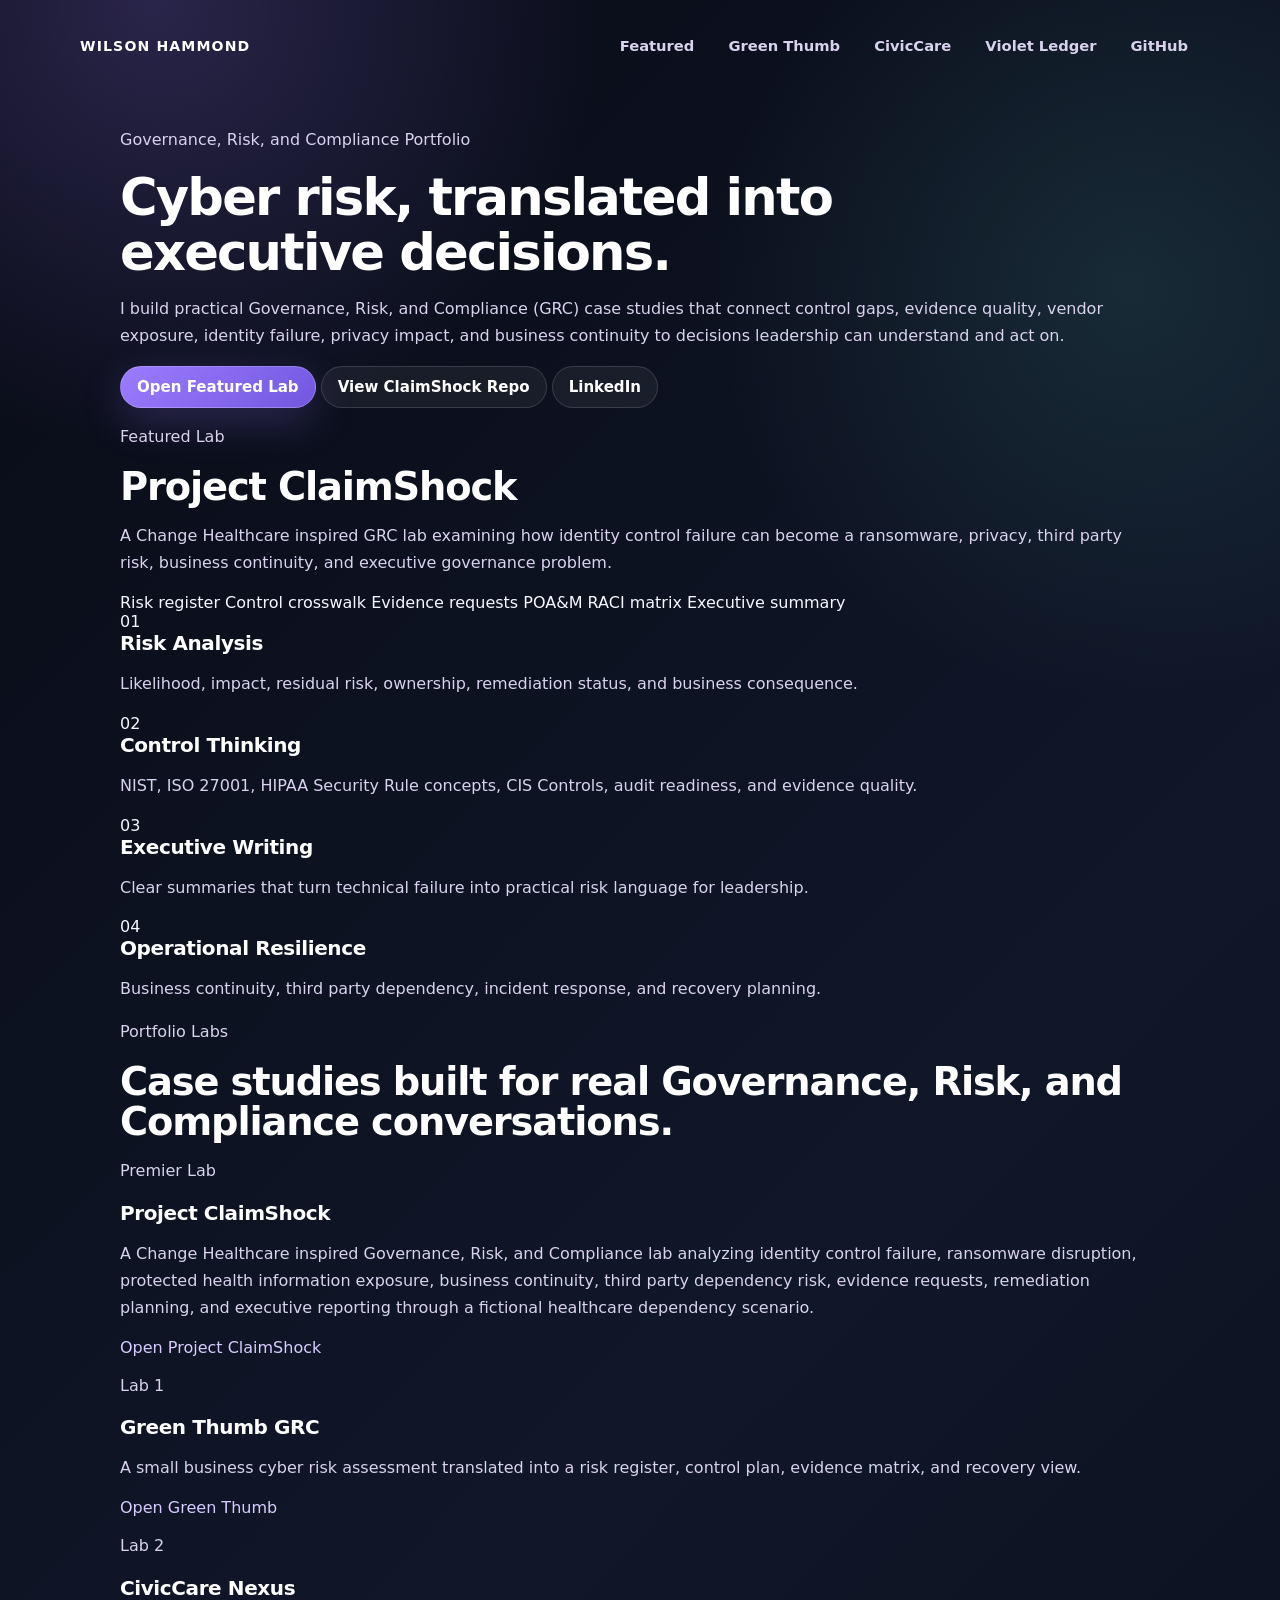
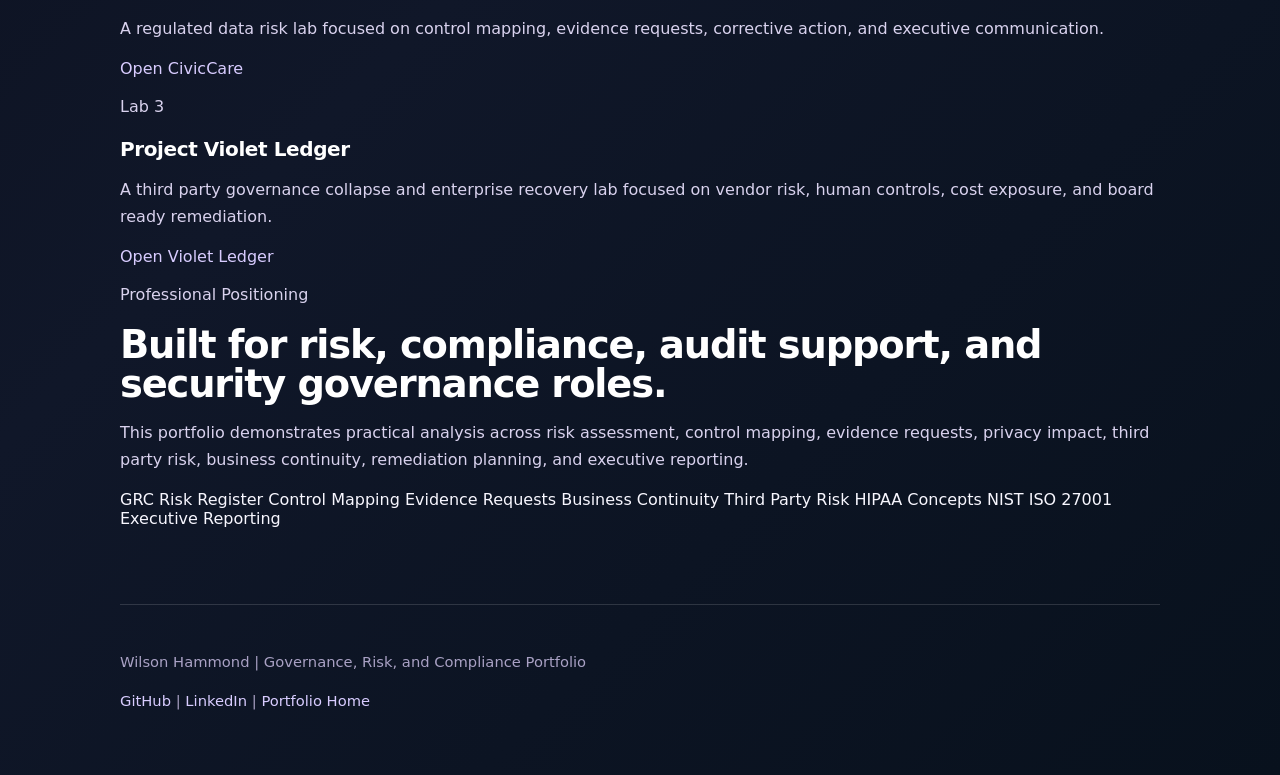
==== index.html @ e8f54222 "Rebuild apex portfolio homepage" ====
<!doctype html>
<html lang="en">
<head>
  <meta charset="utf-8">
  <meta name="viewport" content="width=device-width, initial-scale=1">
  <title>Wilson Hammond | Governance, Risk, and Compliance Portfolio</title>
  <link rel="stylesheet" href="styles.css?v=apex1">
</head>

<body>
  <header class="site-header">
    <nav class="nav-wrap">
      <a class="brand" href="index.html">Wilson Hammond</a>

      <div class="nav-links">
        <a class="active" href="project_claimshock.html">Featured</a>
        <a href="project_green_thumb.html">Green Thumb</a>
        <a href="project_civiccare.html">CivicCare</a>
        <a href="https://wilsonhammond.github.io/violet_ledger/">Violet Ledger</a>
        <a href="https://github.com/WilsonHammond" target="_blank">GitHub</a>
      </div>
    </nav>
  </header>

  <main>
    <section class="hero-section">
      <div class="hero-grid">
        <div class="hero-copy">
          <p class="kicker">Governance, Risk, and Compliance Portfolio</p>
          <h1>Cyber risk, translated into executive decisions.</h1>
          <p class="lead">
            I build practical Governance, Risk, and Compliance (GRC) case studies that connect control gaps, evidence quality, vendor exposure, identity failure, privacy impact, and business continuity to decisions leadership can understand and act on.
          </p>

          <div class="action-row">
            <a class="button primary" href="project_claimshock.html">Open Featured Lab</a>
            <a class="button secondary" href="https://github.com/WilsonHammond/claimshock-apex-grc-lab" target="_blank">View ClaimShock Repo</a>
            <a class="button secondary" href="https://www.linkedin.com/in/wilson-hammond-b14966373" target="_blank">LinkedIn</a>
          </div>
        </div>

        <aside class="hero-panel">
          <p class="panel-label">Featured Lab</p>
          <h2>Project ClaimShock</h2>
          <p>
            A Change Healthcare inspired GRC lab examining how identity control failure can become a ransomware, privacy, third party risk, business continuity, and executive governance problem.
          </p>

          <div class="mini-list">
            <span>Risk register</span>
            <span>Control crosswalk</span>
            <span>Evidence requests</span>
            <span>POA&amp;M</span>
            <span>RACI matrix</span>
            <span>Executive summary</span>
          </div>
        </aside>
      </div>
    </section>

    <section class="signal-row" aria-label="Portfolio strengths">
      <article>
        <span>01</span>
        <h3>Risk Analysis</h3>
        <p>Likelihood, impact, residual risk, ownership, remediation status, and business consequence.</p>
      </article>

      <article>
        <span>02</span>
        <h3>Control Thinking</h3>
        <p>NIST, ISO 27001, HIPAA Security Rule concepts, CIS Controls, audit readiness, and evidence quality.</p>
      </article>

      <article>
        <span>03</span>
        <h3>Executive Writing</h3>
        <p>Clear summaries that turn technical failure into practical risk language for leadership.</p>
      </article>

      <article>
        <span>04</span>
        <h3>Operational Resilience</h3>
        <p>Business continuity, third party dependency, incident response, and recovery planning.</p>
      </article>
    </section>

    <section class="section-head">
      <p class="kicker">Portfolio Labs</p>
      <h2>Case studies built for real Governance, Risk, and Compliance conversations.</h2>
    </section>

    <section class="project-grid">
      <article class="project-card featured-card">
        <p class="kicker">Premier Lab</p>
        <h3>Project ClaimShock</h3>
        <p>
          A Change Healthcare inspired Governance, Risk, and Compliance lab analyzing identity control failure, ransomware disruption, protected health information exposure, business continuity, third party dependency risk, evidence requests, remediation planning, and executive reporting through a fictional healthcare dependency scenario.
        </p>
        <a href="project_claimshock.html">Open Project ClaimShock</a>
      </article>

      <article class="project-card">
        <p class="kicker">Lab 1</p>
        <h3>Green Thumb GRC</h3>
        <p>
          A small business cyber risk assessment translated into a risk register, control plan, evidence matrix, and recovery view.
        </p>
        <a href="project_green_thumb.html">Open Green Thumb</a>
      </article>

      <article class="project-card">
        <p class="kicker">Lab 2</p>
        <h3>CivicCare Nexus</h3>
        <p>
          A regulated data risk lab focused on control mapping, evidence requests, corrective action, and executive communication.
        </p>
        <a href="project_civiccare.html">Open CivicCare</a>
      </article>

      <article class="project-card">
        <p class="kicker">Lab 3</p>
        <h3>Project Violet Ledger</h3>
        <p>
          A third party governance collapse and enterprise recovery lab focused on vendor risk, human controls, cost exposure, and board ready remediation.
        </p>
        <a href="https://wilsonhammond.github.io/violet_ledger/">Open Violet Ledger</a>
      </article>
    </section>

    <section class="positioning-panel">
      <div>
        <p class="kicker">Professional Positioning</p>
        <h2>Built for risk, compliance, audit support, and security governance roles.</h2>
      </div>

      <p>
        This portfolio demonstrates practical analysis across risk assessment, control mapping, evidence requests, privacy impact, third party risk, business continuity, remediation planning, and executive reporting.
      </p>

      <div class="tag-cloud">
        <span>GRC</span>
        <span>Risk Register</span>
        <span>Control Mapping</span>
        <span>Evidence Requests</span>
        <span>Business Continuity</span>
        <span>Third Party Risk</span>
        <span>HIPAA Concepts</span>
        <span>NIST</span>
        <span>ISO 27001</span>
        <span>Executive Reporting</span>
      </div>
    </section>
  </main>

  <footer class="footer">
    <p>Wilson Hammond | Governance, Risk, and Compliance Portfolio</p>
    <p>
      <a href="https://github.com/WilsonHammond" target="_blank">GitHub</a>
      <span>|</span>
      <a href="https://www.linkedin.com/in/wilson-hammond-b14966373" target="_blank">LinkedIn</a>
      <span>|</span>
      <a href="https://wilsonhammond.github.io/">Portfolio Home</a>
    </p>
  </footer>
</body>
</html>
---- styles.css ----
* {
  box-sizing: border-box;
}

:root {
  --bg: #090b16;
  --bg2: #101729;
  --ink: #f8f7ff;
  --muted: #d9d2ee;
  --dim: #a9a1c4;
  --panel: rgba(255, 255, 255, 0.075);
  --panelStrong: rgba(255, 255, 255, 0.11);
  --line: rgba(255, 255, 255, 0.14);
  --violet: #9b7cff;
  --violet2: #7257df;
  --cyan: #66e7d1;
  --shadow: 0 20px 60px rgba(0, 0, 0, 0.28);
}

html {
  scroll-behavior: smooth;
}

body {
  margin: 0;
  font-family: Inter, ui-sans-serif, system-ui, Segoe UI, Arial, sans-serif;
  background:
    radial-gradient(circle at 12% 0%, rgba(155, 124, 255, 0.22), transparent 28rem),
    radial-gradient(circle at 88% 12%, rgba(102, 231, 209, 0.11), transparent 26rem),
    linear-gradient(135deg, #090b16 0%, #101729 56%, #08111d 100%);
  color: var(--ink);
}

a {
  color: #d8ccff;
  text-decoration: none;
}

a:hover {
  color: white;
}

.top_nav,
nav {
  width: min(1120px, 92vw);
  margin: 0 auto;
  padding: 28px 0;
  display: flex;
  align-items: center;
  justify-content: space-between;
  gap: 18px;
}

.brand,
.logo {
  color: white;
  font-weight: 850;
  letter-spacing: 0.08em;
  text-transform: uppercase;
  font-size: 0.88rem;
}

.nav_links,
nav div {
  display: flex;
  flex-wrap: wrap;
  gap: 10px;
  align-items: center;
  justify-content: flex-end;
}

.nav_links a,
nav div a {
  color: var(--muted);
  font-weight: 700;
  font-size: 0.92rem;
  padding: 8px 11px;
  border-radius: 999px;
  border: 1px solid transparent;
}

.nav_links a:hover,
.nav_links a.active,
nav div a:hover {
  color: white;
  background: rgba(255, 255, 255, 0.07);
  border-color: var(--line);
}

.site_hero,
.hero {
  min-height: auto;
  padding-bottom: 34px;
  position: relative;
  overflow: hidden;
}

.hero_text,
.heroText {
  width: min(1040px, 90vw);
  margin: 0 auto;
  padding: 48px 0 34px;
}

.eyebrow {
  margin: 0 0 12px;
  color: #cbbcff;
  font-size: 0.72rem;
  letter-spacing: 0.16em;
  text-transform: uppercase;
  font-weight: 850;
}

h1 {
  max-width: 760px;
  margin: 0;
  color: white;
  font-size: clamp(2.4rem, 4vw, 3.85rem);
  line-height: 1.08;
  letter-spacing: -0.035em;
}

h2 {
  margin: 0 0 16px;
  color: white;
  font-size: clamp(1.75rem, 3vw, 2.75rem);
  line-height: 1.04;
  letter-spacing: -0.03em;
}

h3 {
  margin: 0 0 12px;
  color: white;
  font-size: 1.25rem;
  letter-spacing: -0.02em;
}

p,
li {
  color: var(--muted);
  font-size: 1rem;
  line-height: 1.68;
}

.hero_copy,
.hero_text > p:not(.eyebrow),
.heroText > p:not(.eyebrow) {
  max-width: 860px;
  font-size: 1.02rem;
  line-height: 1.62;
  color: #ebe6ff;
}

.button_row,
.heroActions,
.actionRow {
  display: flex;
  flex-wrap: wrap;
  gap: 12px;
  margin-top: 22px;
}

.button,
.card a {
  display: inline-flex;
  align-items: center;
  justify-content: center;
  min-height: 42px;
  padding: 10px 16px;
  border-radius: 999px;
  border: 1px solid var(--line);
  font-weight: 800;
  font-size: 0.94rem;
  background: rgba(255, 255, 255, 0.055);
  color: white;
}

.button:hover,
.card a:hover {
  background: rgba(255, 255, 255, 0.105);
  border-color: rgba(255, 255, 255, 0.28);
}

.button.primary,
.card.featured a {
  background: linear-gradient(135deg, var(--violet), var(--violet2));
  color: white;
  border-color: rgba(255, 255, 255, 0.22);
  box-shadow: 0 14px 42px rgba(155, 124, 255, 0.22);
}

main {
  width: min(1040px, 90vw);
  margin: 0 auto;
  padding: 20px 0 76px;
}

.proof_grid {
  display: grid;
  grid-template-columns: repeat(4, minmax(0, 1fr));
  gap: 14px;
  margin: 0 0 46px;
}

.proof_grid div {
  padding: 18px;
  border: 1px solid var(--line);
  border-radius: 20px;
  background: var(--panel);
  box-shadow: 0 14px 38px rgba(0, 0, 0, 0.18);
}

.proof_grid strong {
  display: block;
  color: white;
  font-size: 1.12rem;
  line-height: 1.15;
  margin-bottom: 6px;
  font-weight: 850;
}

.proof_grid span {
  display: block;
  color: var(--dim);
  font-size: 0.9rem;
  line-height: 1.45;
}

.section_heading {
  display: flex;
  align-items: end;
  justify-content: space-between;
  gap: 22px;
  margin: 34px 0 20px;
}

.section_heading h2 {
  margin: 0;
}

.section_heading p {
  max-width: 520px;
  margin: 0;
  color: var(--dim);
}

.grid {
  display: grid;
  grid-template-columns: repeat(3, minmax(0, 1fr));
  gap: 16px;
}

.card {
  padding: 24px;
  border: 1px solid var(--line);
  border-radius: 24px;
  background: linear-gradient(180deg, var(--panelStrong), rgba(255, 255, 255, 0.045));
  box-shadow: var(--shadow);
  min-height: 230px;
  display: flex;
  flex-direction: column;
  align-items: flex-start;
}

.card p:last-of-type {
  margin-bottom: 22px;
}

.card a {
  margin-top: auto;
}

.card.featured {
  grid-column: span 2;
  background:
    radial-gradient(circle at top left, rgba(155, 124, 255, 0.24), transparent 16rem),
    linear-gradient(180deg, rgba(255, 255, 255, 0.125), rgba(255, 255, 255, 0.05));
  border-color: rgba(203, 188, 255, 0.30);
}

.card.featured h2 {
  font-size: clamp(2rem, 3.6vw, 3.25rem);
}

.feature_panel {
  margin-top: 28px;
  padding: 32px;
  border-radius: 26px;
  background: rgba(255, 255, 255, 0.055);
  border: 1px solid var(--line);
  box-shadow: var(--shadow);
}

.feature_panel p {
  max-width: 900px;
}

.chips {
  display: flex;
  flex-wrap: wrap;
  gap: 10px;
  margin-top: 20px;
}

.chips span {
  display: inline-flex;
  padding: 8px 11px;
  border-radius: 999px;
  color: #eee9ff;
  border: 1px solid rgba(203, 188, 255, 0.30);
  background: rgba(203, 188, 255, 0.10);
  font-weight: 750;
  font-size: 0.92rem;
}

footer {
  width: min(1040px, 90vw);
  margin: 0 auto;
  padding: 30px 0 46px;
  border-top: 1px solid var(--line);
}

footer p {
  color: var(--dim);
  font-size: 0.92rem;
}

@media (max-width: 900px) {
  .top_nav,
  nav {
    align-items: flex-start;
    flex-direction: column;
  }

  .grid,
  .proof_grid {
    grid-template-columns: 1fr;
  }

  .card.featured {
    grid-column: auto;
  }

  .hero_text,
  .heroText {
    padding-top: 36px;
  }

  h1 {
    font-size: clamp(2.15rem, 10vw, 3.35rem);
  }

  .section_heading {
    display: block;
  }

  .section_heading p {
    margin-top: 14px;
  }
}
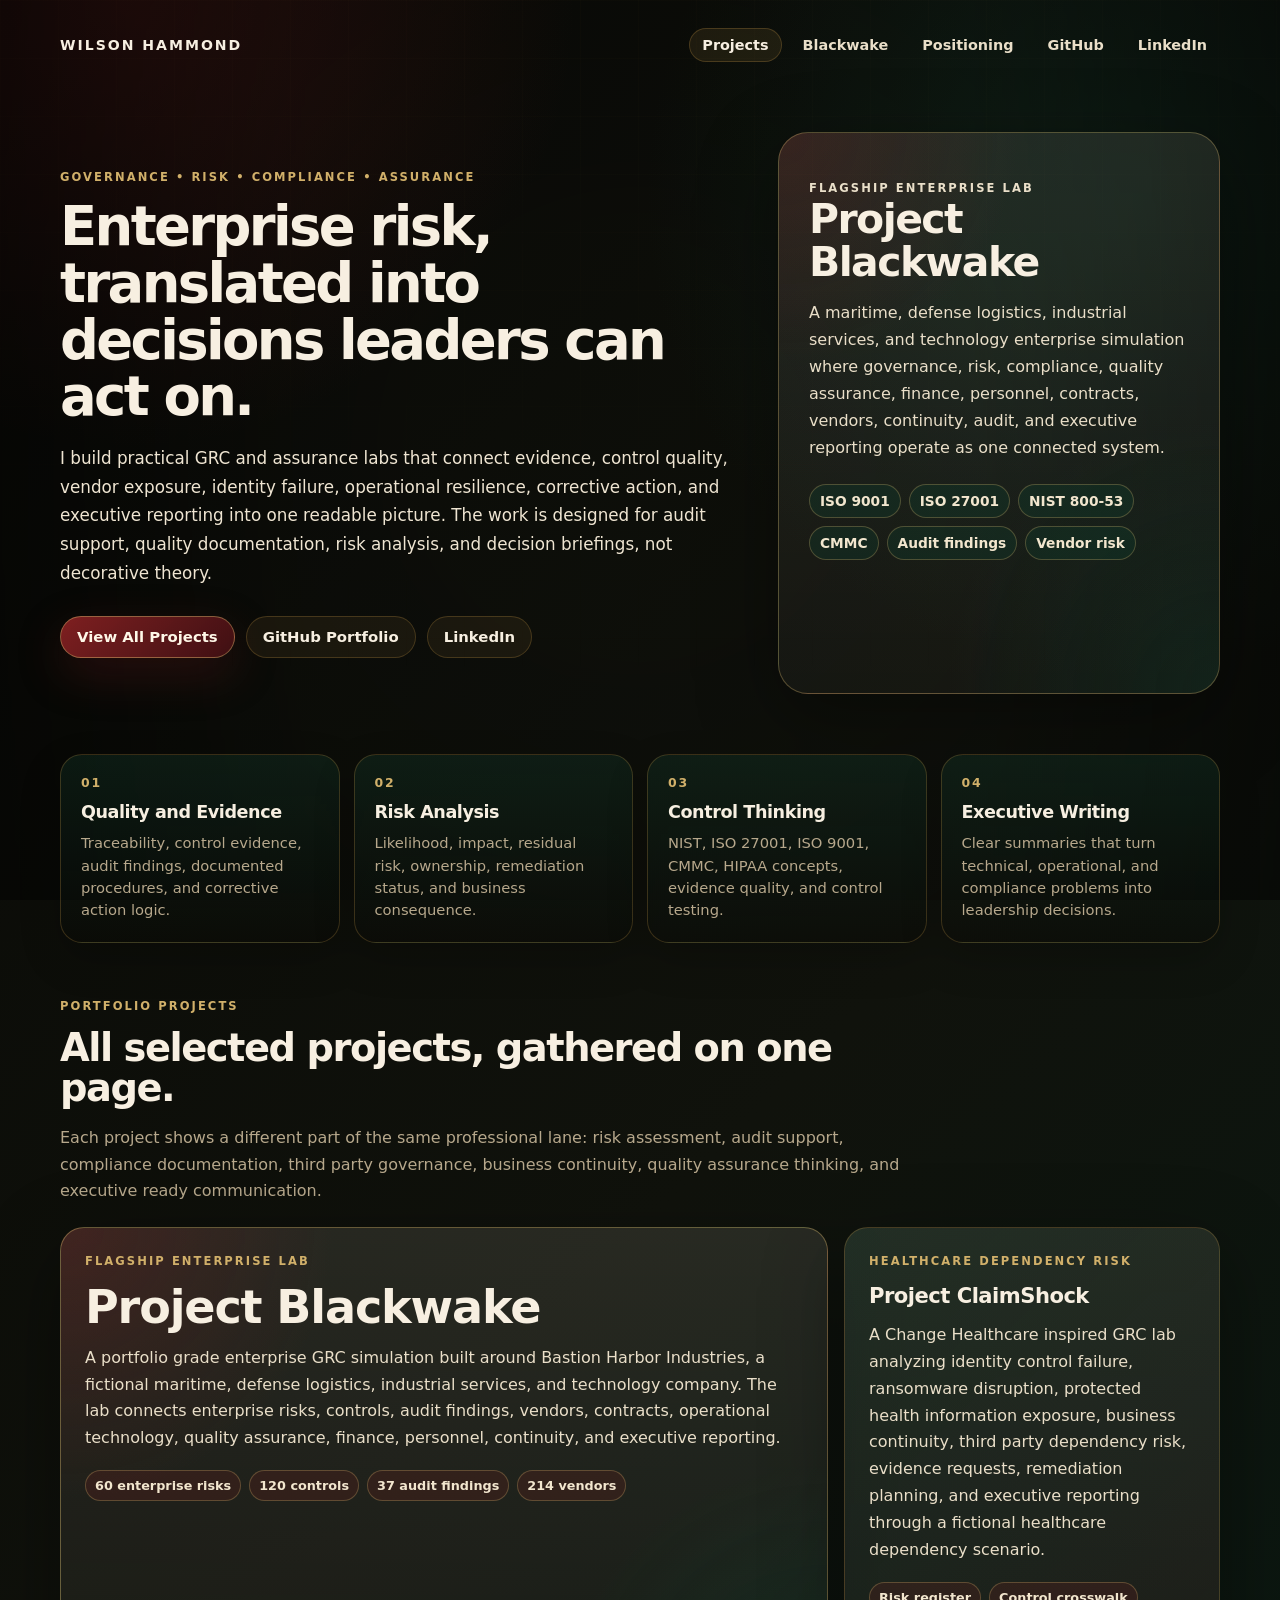
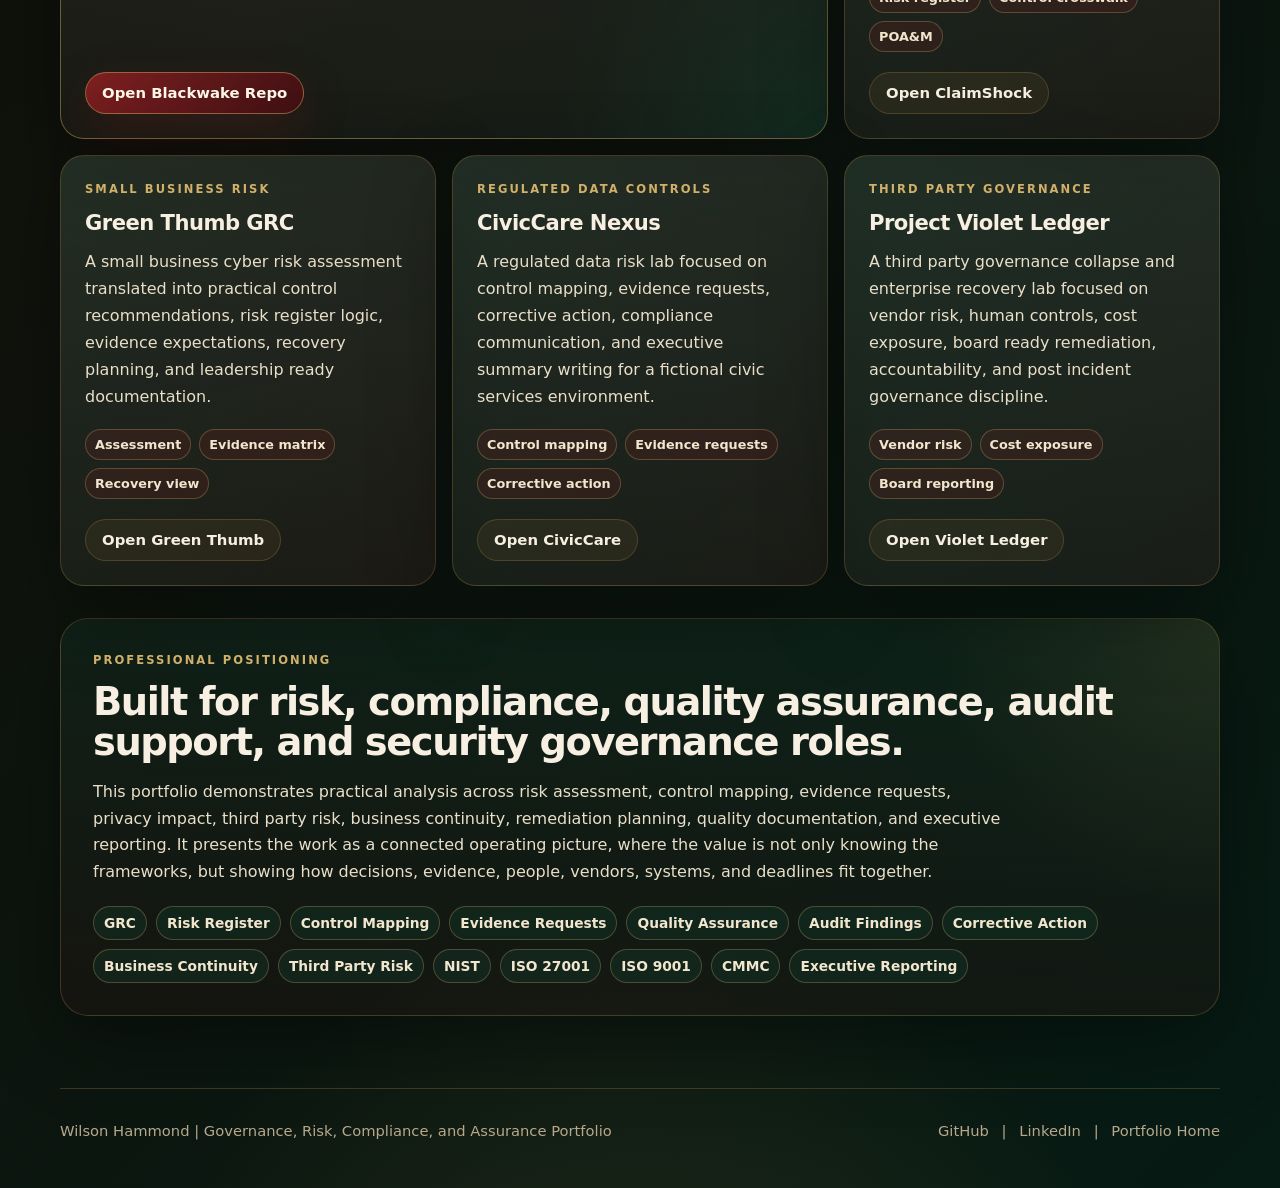
==== commit 21eb5970: "update Consolidate portfolio projects and update visual palette" ====
--- a/index.html
+++ b/index.html
@@ -3,8 +3,8 @@
 <head>
   <meta charset="utf-8">
   <meta name="viewport" content="width=device-width, initial-scale=1">
-  <title>Wilson Hammond | Governance, Risk, and Compliance Portfolio</title>
-  <link rel="stylesheet" href="styles.css?v=apex1">
+  <title>Wilson Hammond | Governance, Risk, Compliance, and Assurance Portfolio</title>
+  <link rel="stylesheet" href="styles.css?v=sovereign1">
 </head>
 
 <body>
@@ -13,11 +13,11 @@
       <a class="brand" href="index.html">Wilson Hammond</a>
 
       <div class="nav-links">
-        <a class="active" href="project_claimshock.html">Featured</a>
-        <a href="project_green_thumb.html">Green Thumb</a>
-        <a href="project_civiccare.html">CivicCare</a>
-        <a href="https://wilsonhammond.github.io/violet_ledger/">Violet Ledger</a>
+        <a class="active" href="#projects">Projects</a>
+        <a href="#blackwake">Blackwake</a>
+        <a href="#positioning">Positioning</a>
         <a href="https://github.com/WilsonHammond" target="_blank">GitHub</a>
+        <a href="https://www.linkedin.com/in/wilson-hammond-b14966373" target="_blank">LinkedIn</a>
       </div>
     </nav>
   </header>
@@ -26,33 +26,33 @@
     <section class="hero-section">
       <div class="hero-grid">
         <div class="hero-copy">
-          <p class="kicker">Governance, Risk, and Compliance Portfolio</p>
-          <h1>Cyber risk, translated into executive decisions.</h1>
+          <p class="kicker">Governance • Risk • Compliance • Assurance</p>
+          <h1>Enterprise risk, translated into decisions leaders can act on.</h1>
           <p class="lead">
-            I build practical Governance, Risk, and Compliance (GRC) case studies that connect control gaps, evidence quality, vendor exposure, identity failure, privacy impact, and business continuity to decisions leadership can understand and act on.
+            I build practical GRC and assurance labs that connect evidence, control quality, vendor exposure, identity failure, operational resilience, corrective action, and executive reporting into one readable picture. The work is designed for audit support, quality documentation, risk analysis, and decision briefings, not decorative theory.
           </p>
 
           <div class="action-row">
-            <a class="button primary" href="project_claimshock.html">Open Featured Lab</a>
-            <a class="button secondary" href="https://github.com/WilsonHammond/claimshock-apex-grc-lab" target="_blank">View ClaimShock Repo</a>
+            <a class="button primary" href="#projects">View All Projects</a>
+            <a class="button secondary" href="https://github.com/WilsonHammond" target="_blank">GitHub Portfolio</a>
             <a class="button secondary" href="https://www.linkedin.com/in/wilson-hammond-b14966373" target="_blank">LinkedIn</a>
           </div>
         </div>
 
-        <aside class="hero-panel">
-          <p class="panel-label">Featured Lab</p>
-          <h2>Project ClaimShock</h2>
+        <aside class="hero-panel" id="blackwake">
+          <p class="panel-label">Flagship Enterprise Lab</p>
+          <h2>Project Blackwake</h2>
           <p>
-            A Change Healthcare inspired GRC lab examining how identity control failure can become a ransomware, privacy, third party risk, business continuity, and executive governance problem.
+            A maritime, defense logistics, industrial services, and technology enterprise simulation where governance, risk, compliance, quality assurance, finance, personnel, contracts, vendors, continuity, audit, and executive reporting operate as one connected system.
           </p>
 
           <div class="mini-list">
-            <span>Risk register</span>
-            <span>Control crosswalk</span>
-            <span>Evidence requests</span>
-            <span>POA&amp;M</span>
-            <span>RACI matrix</span>
-            <span>Executive summary</span>
+            <span>ISO 9001</span>
+            <span>ISO 27001</span>
+            <span>NIST 800-53</span>
+            <span>CMMC</span>
+            <span>Audit findings</span>
+            <span>Vendor risk</span>
           </div>
         </aside>
       </div>
@@ -61,80 +61,118 @@
     <section class="signal-row" aria-label="Portfolio strengths">
       <article>
         <span>01</span>
+        <h3>Quality and Evidence</h3>
+        <p>Traceability, control evidence, audit findings, documented procedures, and corrective action logic.</p>
+      </article>
+
+      <article>
+        <span>02</span>
         <h3>Risk Analysis</h3>
         <p>Likelihood, impact, residual risk, ownership, remediation status, and business consequence.</p>
       </article>
 
       <article>
-        <span>02</span>
+        <span>03</span>
         <h3>Control Thinking</h3>
-        <p>NIST, ISO 27001, HIPAA Security Rule concepts, CIS Controls, audit readiness, and evidence quality.</p>
-      </article>
-
-      <article>
-        <span>03</span>
+        <p>NIST, ISO 27001, ISO 9001, CMMC, HIPAA concepts, evidence quality, and control testing.</p>
+      </article>
+
+      <article>
+        <span>04</span>
         <h3>Executive Writing</h3>
-        <p>Clear summaries that turn technical failure into practical risk language for leadership.</p>
-      </article>
-
-      <article>
-        <span>04</span>
-        <h3>Operational Resilience</h3>
-        <p>Business continuity, third party dependency, incident response, and recovery planning.</p>
-      </article>
-    </section>
-
-    <section class="section-head">
-      <p class="kicker">Portfolio Labs</p>
-      <h2>Case studies built for real Governance, Risk, and Compliance conversations.</h2>
+        <p>Clear summaries that turn technical, operational, and compliance problems into leadership decisions.</p>
+      </article>
+    </section>
+
+    <section class="section-head" id="projects">
+      <p class="kicker">Portfolio Projects</p>
+      <h2>All selected projects, gathered on one page.</h2>
+      <p>
+        Each project shows a different part of the same professional lane: risk assessment, audit support, compliance documentation, third party governance, business continuity, quality assurance thinking, and executive ready communication.
+      </p>
     </section>
 
     <section class="project-grid">
       <article class="project-card featured-card">
-        <p class="kicker">Premier Lab</p>
+        <p class="kicker">Flagship Enterprise Lab</p>
+        <h3>Project Blackwake</h3>
+        <p>
+          A portfolio grade enterprise GRC simulation built around Bastion Harbor Industries, a fictional maritime, defense logistics, industrial services, and technology company. The lab connects enterprise risks, controls, audit findings, vendors, contracts, operational technology, quality assurance, finance, personnel, continuity, and executive reporting.
+        </p>
+        <div class="project-meta">
+          <span>60 enterprise risks</span>
+          <span>120 controls</span>
+          <span>37 audit findings</span>
+          <span>214 vendors</span>
+        </div>
+        <a href="https://github.com/WilsonHammond/project_blackwake_grc_lab" target="_blank">Open Blackwake Repo</a>
+      </article>
+
+      <article class="project-card">
+        <p class="kicker">Healthcare Dependency Risk</p>
         <h3>Project ClaimShock</h3>
         <p>
-          A Change Healthcare inspired Governance, Risk, and Compliance lab analyzing identity control failure, ransomware disruption, protected health information exposure, business continuity, third party dependency risk, evidence requests, remediation planning, and executive reporting through a fictional healthcare dependency scenario.
-        </p>
-        <a href="project_claimshock.html">Open Project ClaimShock</a>
-      </article>
-
-      <article class="project-card">
-        <p class="kicker">Lab 1</p>
+          A Change Healthcare inspired GRC lab analyzing identity control failure, ransomware disruption, protected health information exposure, business continuity, third party dependency risk, evidence requests, remediation planning, and executive reporting through a fictional healthcare dependency scenario.
+        </p>
+        <div class="project-meta">
+          <span>Risk register</span>
+          <span>Control crosswalk</span>
+          <span>POA&amp;M</span>
+        </div>
+        <a href="project_claimshock.html">Open ClaimShock</a>
+      </article>
+
+      <article class="project-card">
+        <p class="kicker">Small Business Risk</p>
         <h3>Green Thumb GRC</h3>
         <p>
-          A small business cyber risk assessment translated into a risk register, control plan, evidence matrix, and recovery view.
-        </p>
+          A small business cyber risk assessment translated into practical control recommendations, risk register logic, evidence expectations, recovery planning, and leadership ready documentation.
+        </p>
+        <div class="project-meta">
+          <span>Assessment</span>
+          <span>Evidence matrix</span>
+          <span>Recovery view</span>
+        </div>
         <a href="project_green_thumb.html">Open Green Thumb</a>
       </article>
 
       <article class="project-card">
-        <p class="kicker">Lab 2</p>
+        <p class="kicker">Regulated Data Controls</p>
         <h3>CivicCare Nexus</h3>
         <p>
-          A regulated data risk lab focused on control mapping, evidence requests, corrective action, and executive communication.
-        </p>
+          A regulated data risk lab focused on control mapping, evidence requests, corrective action, compliance communication, and executive summary writing for a fictional civic services environment.
+        </p>
+        <div class="project-meta">
+          <span>Control mapping</span>
+          <span>Evidence requests</span>
+          <span>Corrective action</span>
+        </div>
         <a href="project_civiccare.html">Open CivicCare</a>
       </article>
 
       <article class="project-card">
-        <p class="kicker">Lab 3</p>
+        <p class="kicker">Third Party Governance</p>
         <h3>Project Violet Ledger</h3>
         <p>
-          A third party governance collapse and enterprise recovery lab focused on vendor risk, human controls, cost exposure, and board ready remediation.
-        </p>
+          A third party governance collapse and enterprise recovery lab focused on vendor risk, human controls, cost exposure, board ready remediation, accountability, and post incident governance discipline.
+        </p>
+        <div class="project-meta">
+          <span>Vendor risk</span>
+          <span>Cost exposure</span>
+          <span>Board reporting</span>
+        </div>
         <a href="https://wilsonhammond.github.io/violet_ledger/">Open Violet Ledger</a>
       </article>
     </section>
 
-    <section class="positioning-panel">
+    <section class="positioning-panel" id="positioning">
       <div>
         <p class="kicker">Professional Positioning</p>
-        <h2>Built for risk, compliance, audit support, and security governance roles.</h2>
+        <h2>Built for risk, compliance, quality assurance, audit support, and security governance roles.</h2>
       </div>
 
       <p>
-        This portfolio demonstrates practical analysis across risk assessment, control mapping, evidence requests, privacy impact, third party risk, business continuity, remediation planning, and executive reporting.
+        This portfolio demonstrates practical analysis across risk assessment, control mapping, evidence requests, privacy impact, third party risk, business continuity, remediation planning, quality documentation, and executive reporting. It presents the work as a connected operating picture, where the value is not only knowing the frameworks, but showing how decisions, evidence, people, vendors, systems, and deadlines fit together.
       </p>
 
       <div class="tag-cloud">
@@ -142,18 +180,22 @@
         <span>Risk Register</span>
         <span>Control Mapping</span>
         <span>Evidence Requests</span>
+        <span>Quality Assurance</span>
+        <span>Audit Findings</span>
+        <span>Corrective Action</span>
         <span>Business Continuity</span>
         <span>Third Party Risk</span>
-        <span>HIPAA Concepts</span>
         <span>NIST</span>
         <span>ISO 27001</span>
+        <span>ISO 9001</span>
+        <span>CMMC</span>
         <span>Executive Reporting</span>
       </div>
     </section>
   </main>
 
   <footer class="footer">
-    <p>Wilson Hammond | Governance, Risk, and Compliance Portfolio</p>
+    <p>Wilson Hammond | Governance, Risk, Compliance, and Assurance Portfolio</p>
     <p>
       <a href="https://github.com/WilsonHammond" target="_blank">GitHub</a>
       <span>|</span>
--- a/styles.css
+++ b/styles.css
@@ -3,18 +3,22 @@
 }
 
 :root {
-  --bg: #090b16;
-  --bg2: #101729;
-  --ink: #f8f7ff;
-  --muted: #d9d2ee;
-  --dim: #a9a1c4;
-  --panel: rgba(255, 255, 255, 0.075);
-  --panelStrong: rgba(255, 255, 255, 0.11);
-  --line: rgba(255, 255, 255, 0.14);
-  --violet: #9b7cff;
-  --violet2: #7257df;
-  --cyan: #66e7d1;
-  --shadow: 0 20px 60px rgba(0, 0, 0, 0.28);
+  --bg: #080805;
+  --bg-soft: #11130d;
+  --ink: #f7efe1;
+  --text: #eadfc9;
+  --muted: #b7a88c;
+  --line: rgba(184, 140, 67, 0.28);
+  --panel: rgba(18, 49, 36, 0.56);
+  --panel-strong: rgba(88, 28, 27, 0.42);
+  --forest: #133d2d;
+  --forest-dark: #061f17;
+  --scarlet: #7e1f20;
+  --scarlet-dark: #3f1013;
+  --brass: #b28a43;
+  --brass-soft: #d1b06a;
+  --gold-dim: #8d6f35;
+  --shadow: 0 24px 80px rgba(0, 0, 0, 0.36);
 }
 
 html {
@@ -24,144 +28,176 @@
 body {
   margin: 0;
   font-family: Inter, ui-sans-serif, system-ui, Segoe UI, Arial, sans-serif;
-  background:
-    radial-gradient(circle at 12% 0%, rgba(155, 124, 255, 0.22), transparent 28rem),
-    radial-gradient(circle at 88% 12%, rgba(102, 231, 209, 0.11), transparent 26rem),
-    linear-gradient(135deg, #090b16 0%, #101729 56%, #08111d 100%);
-  color: var(--ink);
+  color: var(--ink);
+  background:
+    radial-gradient(circle at 10% 0%, rgba(126, 31, 32, 0.28), transparent 28rem),
+    radial-gradient(circle at 88% 7%, rgba(19, 61, 45, 0.42), transparent 30rem),
+    radial-gradient(circle at 50% 110%, rgba(178, 138, 67, 0.16), transparent 34rem),
+    linear-gradient(135deg, #080805 0%, #10120c 46%, #061b14 100%);
+}
+
+body::before {
+  content: "";
+  position: fixed;
+  inset: 0;
+  pointer-events: none;
+  background-image:
+    linear-gradient(rgba(209, 176, 106, 0.035) 1px, transparent 1px),
+    linear-gradient(90deg, rgba(209, 176, 106, 0.035) 1px, transparent 1px);
+  background-size: 58px 58px;
+  mask-image: linear-gradient(to bottom, rgba(0, 0, 0, 0.58), transparent 82%);
+}
+
+body::after {
+  content: "";
+  position: fixed;
+  inset: 0;
+  pointer-events: none;
+  background:
+    linear-gradient(90deg, rgba(0, 0, 0, 0.32), transparent 24%, transparent 76%, rgba(0, 0, 0, 0.32)),
+    radial-gradient(circle at center, transparent 0%, rgba(0, 0, 0, 0.24) 100%);
+  mix-blend-mode: multiply;
 }
 
 a {
-  color: #d8ccff;
+  color: inherit;
   text-decoration: none;
 }
 
-a:hover {
-  color: white;
-}
-
-.top_nav,
-nav {
-  width: min(1120px, 92vw);
+.site-header {
+  position: relative;
+  z-index: 5;
+}
+
+.nav-wrap {
+  width: min(1160px, 92vw);
   margin: 0 auto;
-  padding: 28px 0;
+  padding: 28px 0 20px;
   display: flex;
   align-items: center;
   justify-content: space-between;
-  gap: 18px;
-}
-
-.brand,
-.logo {
-  color: white;
+  gap: 22px;
+}
+
+.brand {
+  color: var(--ink);
+  font-size: 0.88rem;
   font-weight: 850;
-  letter-spacing: 0.08em;
+  letter-spacing: 0.14em;
   text-transform: uppercase;
-  font-size: 0.88rem;
-}
-
-.nav_links,
-nav div {
-  display: flex;
-  flex-wrap: wrap;
-  gap: 10px;
+}
+
+.nav-links {
+  display: flex;
   align-items: center;
   justify-content: flex-end;
-}
-
-.nav_links a,
-nav div a {
-  color: var(--muted);
-  font-weight: 700;
-  font-size: 0.92rem;
-  padding: 8px 11px;
+  gap: 8px;
+  flex-wrap: wrap;
+}
+
+.nav-links a {
+  color: var(--text);
+  font-size: 0.9rem;
+  font-weight: 740;
+  padding: 8px 12px;
   border-radius: 999px;
   border: 1px solid transparent;
 }
 
-.nav_links a:hover,
-.nav_links a.active,
-nav div a:hover {
-  color: white;
-  background: rgba(255, 255, 255, 0.07);
+.nav-links a:hover,
+.nav-links a.active {
+  color: var(--ink);
+  background: rgba(178, 138, 67, 0.12);
   border-color: var(--line);
 }
 
-.site_hero,
-.hero {
-  min-height: auto;
-  padding-bottom: 34px;
+main {
   position: relative;
-  overflow: hidden;
-}
-
-.hero_text,
-.heroText {
-  width: min(1040px, 90vw);
+  z-index: 1;
+  width: min(1160px, 92vw);
   margin: 0 auto;
-  padding: 48px 0 34px;
-}
-
-.eyebrow {
+  padding: 0 0 72px;
+}
+
+.hero-section {
+  padding: 50px 0 34px;
+}
+
+.hero-grid {
+  display: grid;
+  grid-template-columns: minmax(0, 1.28fr) minmax(320px, 0.82fr);
+  gap: 28px;
+  align-items: stretch;
+}
+
+.hero-copy {
+  padding: 36px 0;
+}
+
+.kicker {
   margin: 0 0 12px;
-  color: #cbbcff;
+  color: var(--brass-soft);
   font-size: 0.72rem;
-  letter-spacing: 0.16em;
+  font-weight: 850;
+  letter-spacing: 0.18em;
   text-transform: uppercase;
-  font-weight: 850;
+}
+
+h1,
+h2,
+h3,
+p {
+  overflow-wrap: break-word;
 }
 
 h1 {
-  max-width: 760px;
+  max-width: 820px;
   margin: 0;
-  color: white;
-  font-size: clamp(2.4rem, 4vw, 3.85rem);
-  line-height: 1.08;
-  letter-spacing: -0.035em;
+  color: var(--ink);
+  font-size: clamp(2.55rem, 4.25vw, 4.45rem);
+  line-height: 1.04;
+  letter-spacing: -0.048em;
 }
 
 h2 {
-  margin: 0 0 16px;
-  color: white;
-  font-size: clamp(1.75rem, 3vw, 2.75rem);
-  line-height: 1.04;
-  letter-spacing: -0.03em;
+  margin: 0;
+  color: var(--ink);
+  font-size: clamp(1.75rem, 3vw, 2.9rem);
+  line-height: 1.05;
+  letter-spacing: -0.038em;
 }
 
 h3 {
-  margin: 0 0 12px;
-  color: white;
-  font-size: 1.25rem;
-  letter-spacing: -0.02em;
-}
-
-p,
-li {
-  color: var(--muted);
+  margin: 0;
+  color: var(--ink);
+  font-size: 1.32rem;
+  line-height: 1.15;
+  letter-spacing: -0.025em;
+}
+
+p {
+  color: var(--text);
   font-size: 1rem;
   line-height: 1.68;
 }
 
-.hero_copy,
-.hero_text > p:not(.eyebrow),
-.heroText > p:not(.eyebrow) {
-  max-width: 860px;
-  font-size: 1.02rem;
-  line-height: 1.62;
-  color: #ebe6ff;
-}
-
-.button_row,
-.heroActions,
-.actionRow {
-  display: flex;
-  flex-wrap: wrap;
-  gap: 12px;
-  margin-top: 22px;
+.lead {
+  max-width: 840px;
+  margin: 18px 0 0;
+  color: #efe5d2;
+  font-size: 1.05rem;
+  line-height: 1.72;
+}
+
+.action-row {
+  display: flex;
+  flex-wrap: wrap;
+  gap: 11px;
+  margin-top: 28px;
 }
 
 .button,
-.card a {
+.project-card a {
   display: inline-flex;
   align-items: center;
   justify-content: center;
@@ -169,192 +205,261 @@
   padding: 10px 16px;
   border-radius: 999px;
   border: 1px solid var(--line);
-  font-weight: 800;
-  font-size: 0.94rem;
-  background: rgba(255, 255, 255, 0.055);
-  color: white;
+  background: rgba(178, 138, 67, 0.095);
+  color: var(--ink);
+  font-size: 0.93rem;
+  font-weight: 820;
+  transition: transform 160ms ease, background 160ms ease, border 160ms ease;
 }
 
 .button:hover,
-.card a:hover {
-  background: rgba(255, 255, 255, 0.105);
-  border-color: rgba(255, 255, 255, 0.28);
+.project-card a:hover {
+  transform: translateY(-2px);
+  background: rgba(178, 138, 67, 0.18);
+  border-color: rgba(209, 176, 106, 0.55);
 }
 
 .button.primary,
-.card.featured a {
-  background: linear-gradient(135deg, var(--violet), var(--violet2));
-  color: white;
-  border-color: rgba(255, 255, 255, 0.22);
-  box-shadow: 0 14px 42px rgba(155, 124, 255, 0.22);
-}
-
-main {
-  width: min(1040px, 90vw);
-  margin: 0 auto;
-  padding: 20px 0 76px;
-}
-
-.proof_grid {
+.featured-card a {
+  color: #fff8e8;
+  background:
+    linear-gradient(135deg, rgba(126, 31, 32, 0.96), rgba(63, 16, 19, 0.98)),
+    linear-gradient(135deg, var(--scarlet), var(--scarlet-dark));
+  border-color: rgba(209, 176, 106, 0.48);
+  box-shadow: 0 16px 46px rgba(126, 31, 32, 0.28);
+}
+
+.hero-panel {
+  padding: 30px;
+  border: 1px solid rgba(209, 176, 106, 0.34);
+  border-radius: 30px;
+  background:
+    radial-gradient(circle at top left, rgba(126, 31, 32, 0.24), transparent 15rem),
+    radial-gradient(circle at bottom right, rgba(19, 61, 45, 0.36), transparent 17rem),
+    linear-gradient(180deg, rgba(255, 248, 232, 0.09), rgba(255, 248, 232, 0.035));
+  box-shadow: var(--shadow);
+}
+
+.panel-label {
+  margin: 0 0 12px;
+  color: var(--brass-soft);
+  font-size: 0.72rem;
+  font-weight: 850;
+  letter-spacing: 0.18em;
+  text-transform: uppercase;
+}
+
+.hero-panel h2 {
+  font-size: clamp(1.9rem, 3.2vw, 3.05rem);
+}
+
+.hero-panel p {
+  margin: 16px 0 0;
+  color: var(--text);
+}
+
+.mini-list {
+  display: flex;
+  flex-wrap: wrap;
+  gap: 8px;
+  margin-top: 22px;
+}
+
+.mini-list span,
+.tag-cloud span,
+.project-meta span {
+  display: inline-flex;
+  padding: 8px 10px;
+  border-radius: 999px;
+  border: 1px solid rgba(209, 176, 106, 0.30);
+  background: rgba(19, 61, 45, 0.36);
+  color: #f2e6ce;
+  font-size: 0.86rem;
+  font-weight: 720;
+}
+
+.signal-row {
   display: grid;
   grid-template-columns: repeat(4, minmax(0, 1fr));
   gap: 14px;
-  margin: 0 0 46px;
-}
-
-.proof_grid div {
-  padding: 18px;
+  margin: 26px 0 54px;
+}
+
+.signal-row article {
+  padding: 20px;
   border: 1px solid var(--line);
-  border-radius: 20px;
-  background: var(--panel);
-  box-shadow: 0 14px 38px rgba(0, 0, 0, 0.18);
-}
-
-.proof_grid strong {
+  border-radius: 22px;
+  background:
+    linear-gradient(180deg, rgba(18, 49, 36, 0.44), rgba(8, 8, 5, 0.34));
+  box-shadow: 0 16px 42px rgba(0, 0, 0, 0.20);
+}
+
+.signal-row span {
   display: block;
-  color: white;
-  font-size: 1.12rem;
-  line-height: 1.15;
-  margin-bottom: 6px;
+  color: var(--brass-soft);
+  font-size: 0.78rem;
   font-weight: 850;
-}
-
-.proof_grid span {
-  display: block;
-  color: var(--dim);
-  font-size: 0.9rem;
-  line-height: 1.45;
-}
-
-.section_heading {
-  display: flex;
-  align-items: end;
-  justify-content: space-between;
-  gap: 22px;
-  margin: 34px 0 20px;
-}
-
-.section_heading h2 {
-  margin: 0;
-}
-
-.section_heading p {
-  max-width: 520px;
-  margin: 0;
-  color: var(--dim);
-}
-
-.grid {
+  letter-spacing: 0.14em;
+  margin-bottom: 12px;
+}
+
+.signal-row h3 {
+  font-size: 1.1rem;
+}
+
+.signal-row p {
+  margin: 10px 0 0;
+  color: var(--muted);
+  font-size: 0.92rem;
+  line-height: 1.52;
+}
+
+.section-head {
+  max-width: 880px;
+  margin: 0 0 22px;
+}
+
+.section-head h2 {
+  margin-top: 0;
+}
+
+.section-head p:not(.kicker) {
+  color: var(--muted);
+}
+
+.project-grid {
   display: grid;
   grid-template-columns: repeat(3, minmax(0, 1fr));
   gap: 16px;
 }
 
-.card {
+.project-card {
   padding: 24px;
   border: 1px solid var(--line);
   border-radius: 24px;
-  background: linear-gradient(180deg, var(--panelStrong), rgba(255, 255, 255, 0.045));
+  background:
+    linear-gradient(180deg, rgba(255, 248, 232, 0.075), rgba(255, 248, 232, 0.028)),
+    linear-gradient(135deg, rgba(19, 61, 45, 0.28), rgba(63, 16, 19, 0.18));
   box-shadow: var(--shadow);
-  min-height: 230px;
+  min-height: 292px;
   display: flex;
   flex-direction: column;
   align-items: flex-start;
 }
 
-.card p:last-of-type {
-  margin-bottom: 22px;
-}
-
-.card a {
+.project-card p:not(.kicker) {
+  color: var(--text);
+  margin: 14px 0 18px;
+}
+
+.project-card a {
   margin-top: auto;
 }
 
-.card.featured {
+.project-meta {
+  display: flex;
+  flex-wrap: wrap;
+  gap: 8px;
+  margin: 0 0 20px;
+}
+
+.project-meta span {
+  font-size: 0.8rem;
+  padding: 7px 9px;
+  background: rgba(126, 31, 32, 0.20);
+}
+
+.featured-card {
   grid-column: span 2;
   background:
-    radial-gradient(circle at top left, rgba(155, 124, 255, 0.24), transparent 16rem),
-    linear-gradient(180deg, rgba(255, 255, 255, 0.125), rgba(255, 255, 255, 0.05));
-  border-color: rgba(203, 188, 255, 0.30);
-}
-
-.card.featured h2 {
-  font-size: clamp(2rem, 3.6vw, 3.25rem);
-}
-
-.feature_panel {
-  margin-top: 28px;
+    radial-gradient(circle at top left, rgba(126, 31, 32, 0.31), transparent 17rem),
+    radial-gradient(circle at bottom right, rgba(19, 61, 45, 0.46), transparent 17rem),
+    linear-gradient(180deg, rgba(255, 248, 232, 0.10), rgba(255, 248, 232, 0.04));
+  border-color: rgba(209, 176, 106, 0.42);
+}
+
+.featured-card h3 {
+  font-size: clamp(1.9rem, 3.6vw, 3.18rem);
+  line-height: 1.02;
+}
+
+.positioning-panel {
+  margin-top: 32px;
   padding: 32px;
-  border-radius: 26px;
-  background: rgba(255, 255, 255, 0.055);
   border: 1px solid var(--line);
+  border-radius: 28px;
+  background:
+    radial-gradient(circle at top right, rgba(178, 138, 67, 0.13), transparent 18rem),
+    linear-gradient(180deg, rgba(18, 49, 36, 0.44), rgba(63, 16, 19, 0.18));
   box-shadow: var(--shadow);
 }
 
-.feature_panel p {
-  max-width: 900px;
-}
-
-.chips {
-  display: flex;
-  flex-wrap: wrap;
-  gap: 10px;
+.positioning-panel p {
+  max-width: 920px;
+}
+
+.tag-cloud {
+  display: flex;
+  flex-wrap: wrap;
+  gap: 9px;
   margin-top: 20px;
 }
 
-.chips span {
-  display: inline-flex;
-  padding: 8px 11px;
-  border-radius: 999px;
-  color: #eee9ff;
-  border: 1px solid rgba(203, 188, 255, 0.30);
-  background: rgba(203, 188, 255, 0.10);
-  font-weight: 750;
+.footer {
+  position: relative;
+  z-index: 1;
+  width: min(1160px, 92vw);
+  margin: 0 auto;
+  padding: 30px 0 44px;
+  border-top: 1px solid var(--line);
+  display: flex;
+  align-items: center;
+  justify-content: space-between;
+  gap: 18px;
+  flex-wrap: wrap;
+}
+
+.footer p {
+  margin: 0;
+  color: var(--muted);
   font-size: 0.92rem;
 }
 
-footer {
-  width: min(1040px, 90vw);
-  margin: 0 auto;
-  padding: 30px 0 46px;
-  border-top: 1px solid var(--line);
-}
-
-footer p {
-  color: var(--dim);
-  font-size: 0.92rem;
-}
-
-@media (max-width: 900px) {
-  .top_nav,
-  nav {
+.footer span {
+  color: var(--muted);
+  margin: 0 8px;
+}
+
+@media (max-width: 960px) {
+  .hero-grid,
+  .project-grid,
+  .signal-row {
+    grid-template-columns: 1fr;
+  }
+
+  .featured-card {
+    grid-column: auto;
+  }
+
+  .hero-section {
+    padding-top: 30px;
+  }
+
+  .hero-copy {
+    padding: 18px 0;
+  }
+
+  h1 {
+    font-size: clamp(2.25rem, 10vw, 3.45rem);
+  }
+
+  .nav-wrap {
     align-items: flex-start;
     flex-direction: column;
   }
 
-  .grid,
-  .proof_grid {
-    grid-template-columns: 1fr;
-  }
-
-  .card.featured {
-    grid-column: auto;
-  }
-
-  .hero_text,
-  .heroText {
-    padding-top: 36px;
-  }
-
-  h1 {
-    font-size: clamp(2.15rem, 10vw, 3.35rem);
-  }
-
-  .section_heading {
-    display: block;
-  }
-
-  .section_heading p {
-    margin-top: 14px;
-  }
-}
+  .footer {
+    align-items: flex-start;
+    flex-direction: column;
+  }
+}
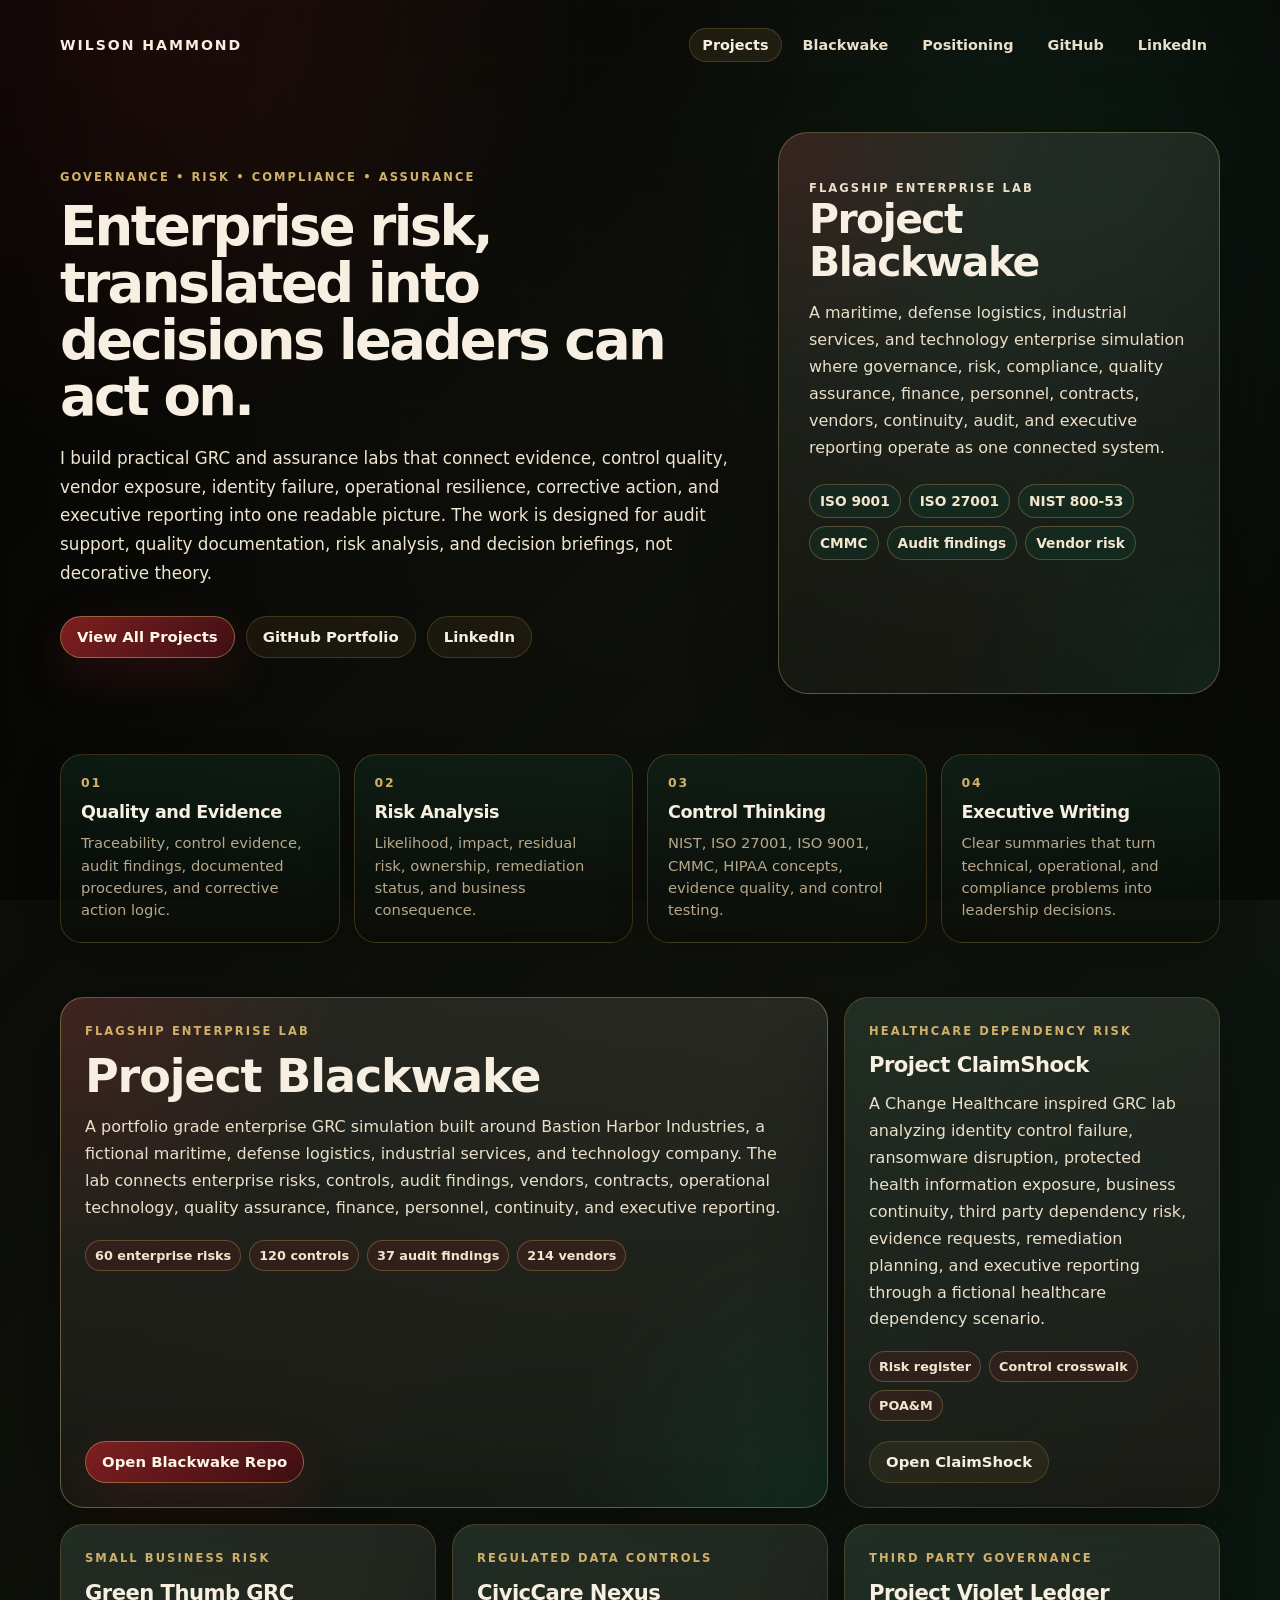
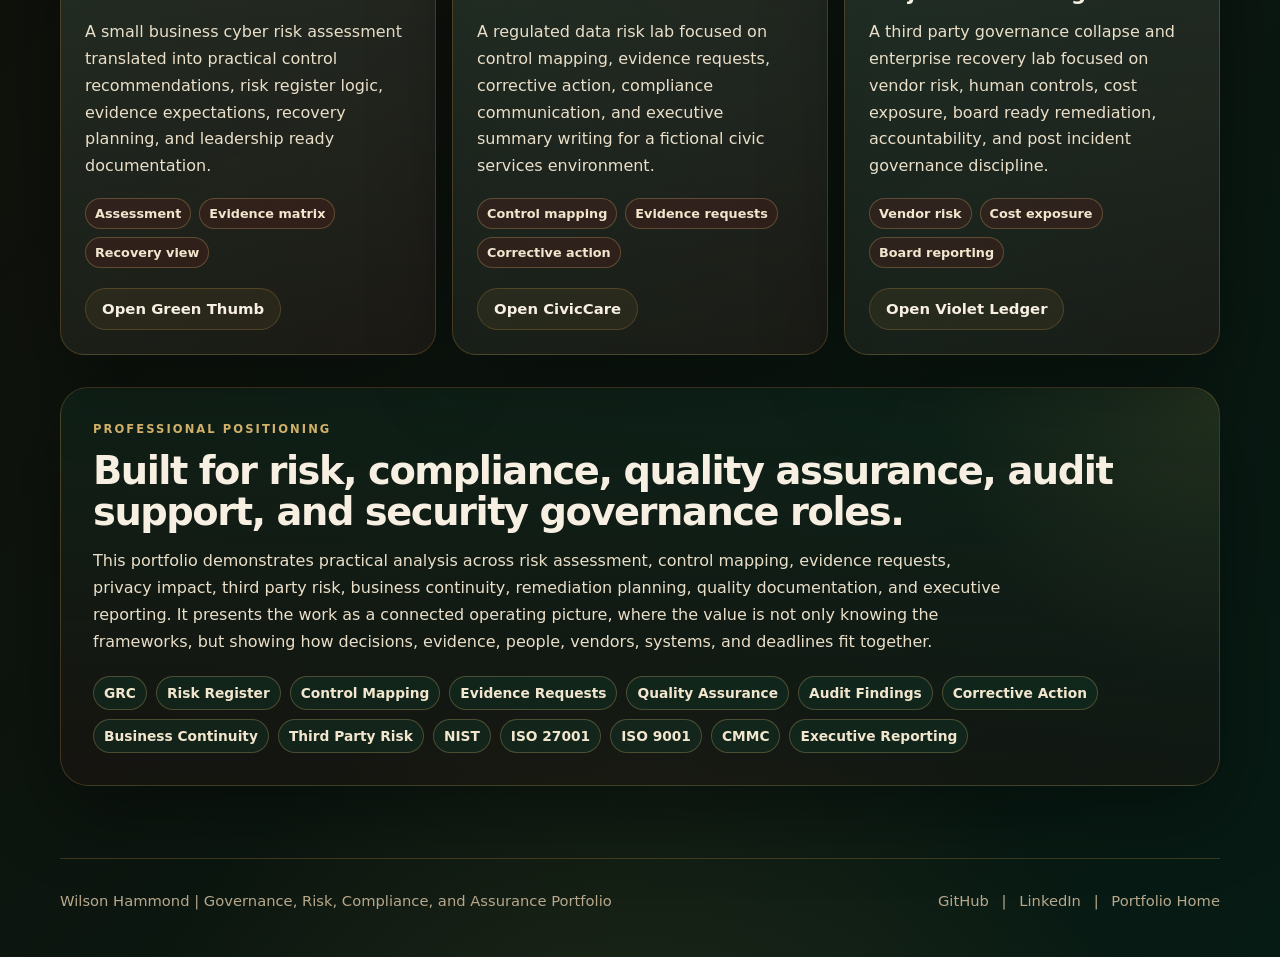
==== commit 3d42727f: "Remove project section header" ====
--- a/index.html
+++ b/index.html
@@ -84,15 +84,7 @@
       </article>
     </section>
 
-    <section class="section-head" id="projects">
-      <p class="kicker">Portfolio Projects</p>
-      <h2>All selected projects, gathered on one page.</h2>
-      <p>
-        Each project shows a different part of the same professional lane: risk assessment, audit support, compliance documentation, third party governance, business continuity, quality assurance thinking, and executive ready communication.
-      </p>
-    </section>
-
-    <section class="project-grid">
+    <section class="project-grid" id="projects">
       <article class="project-card featured-card">
         <p class="kicker">Flagship Enterprise Lab</p>
         <h3>Project Blackwake</h3>
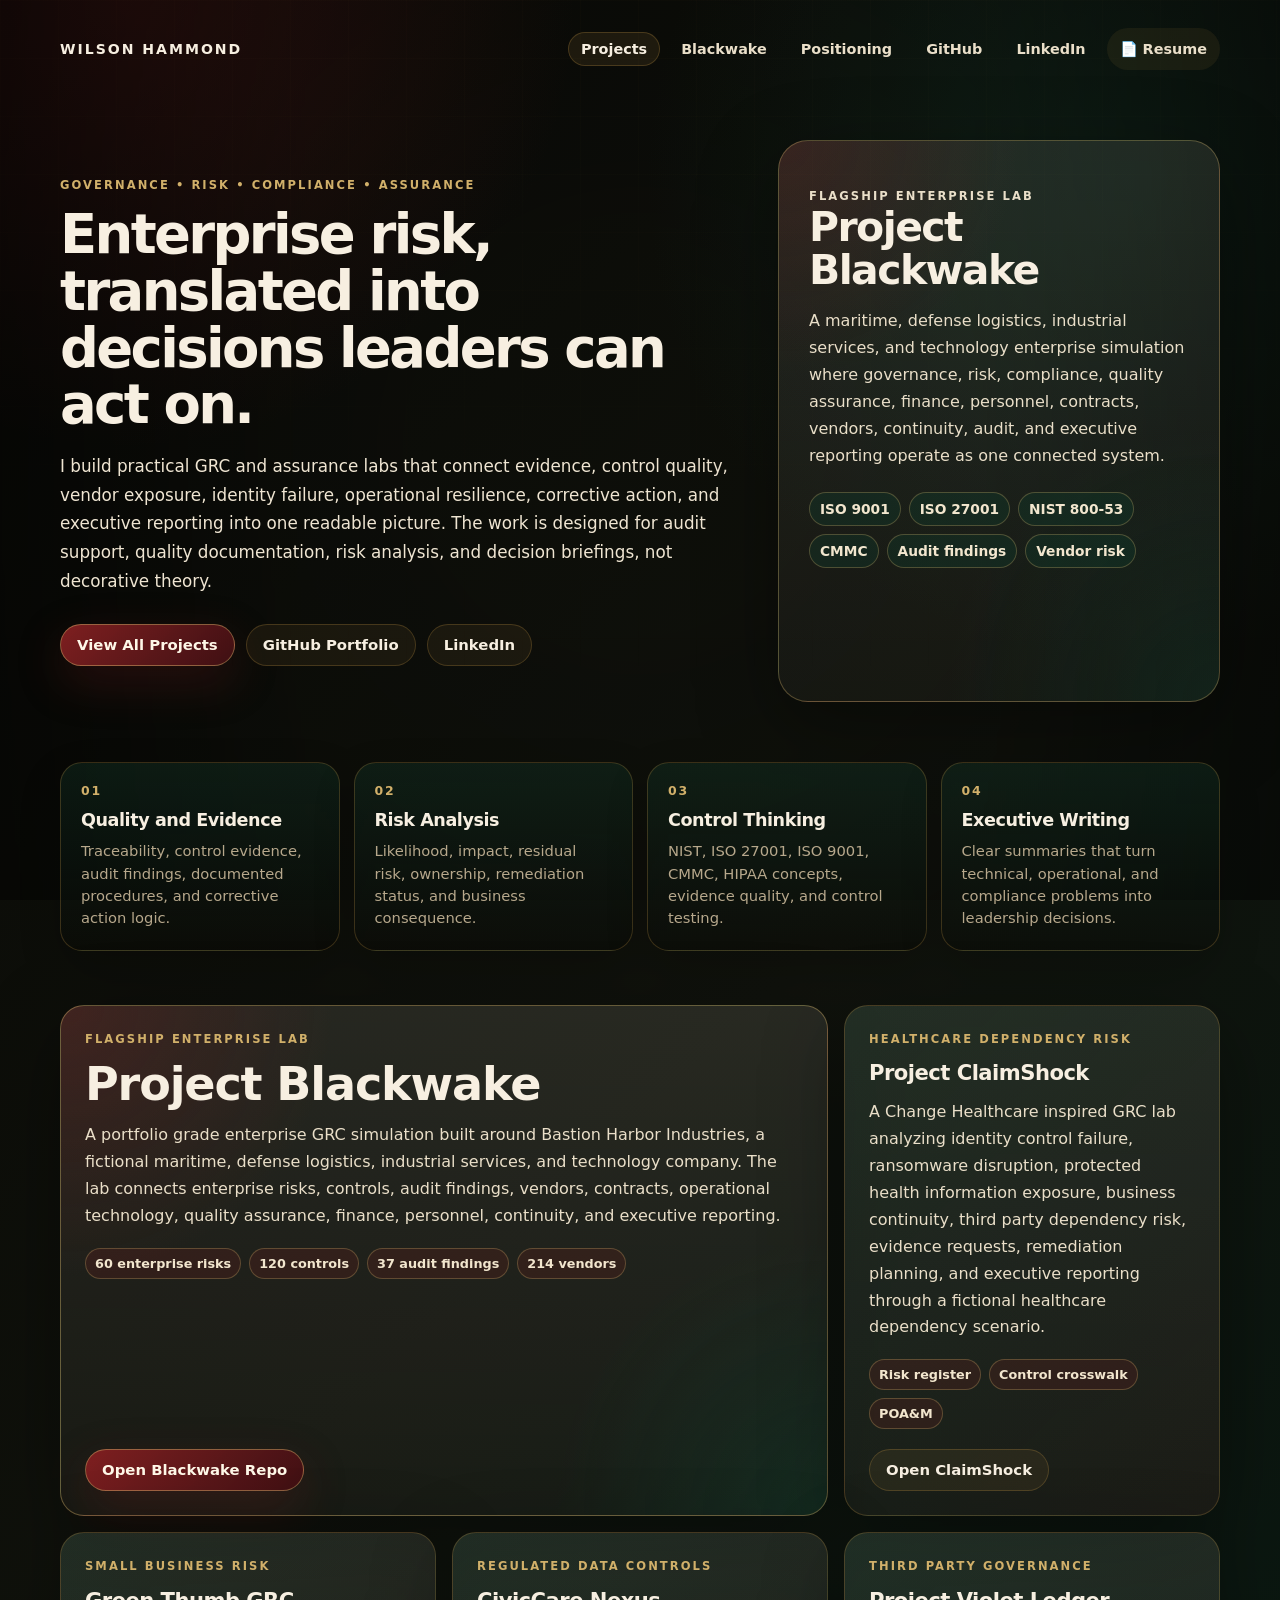
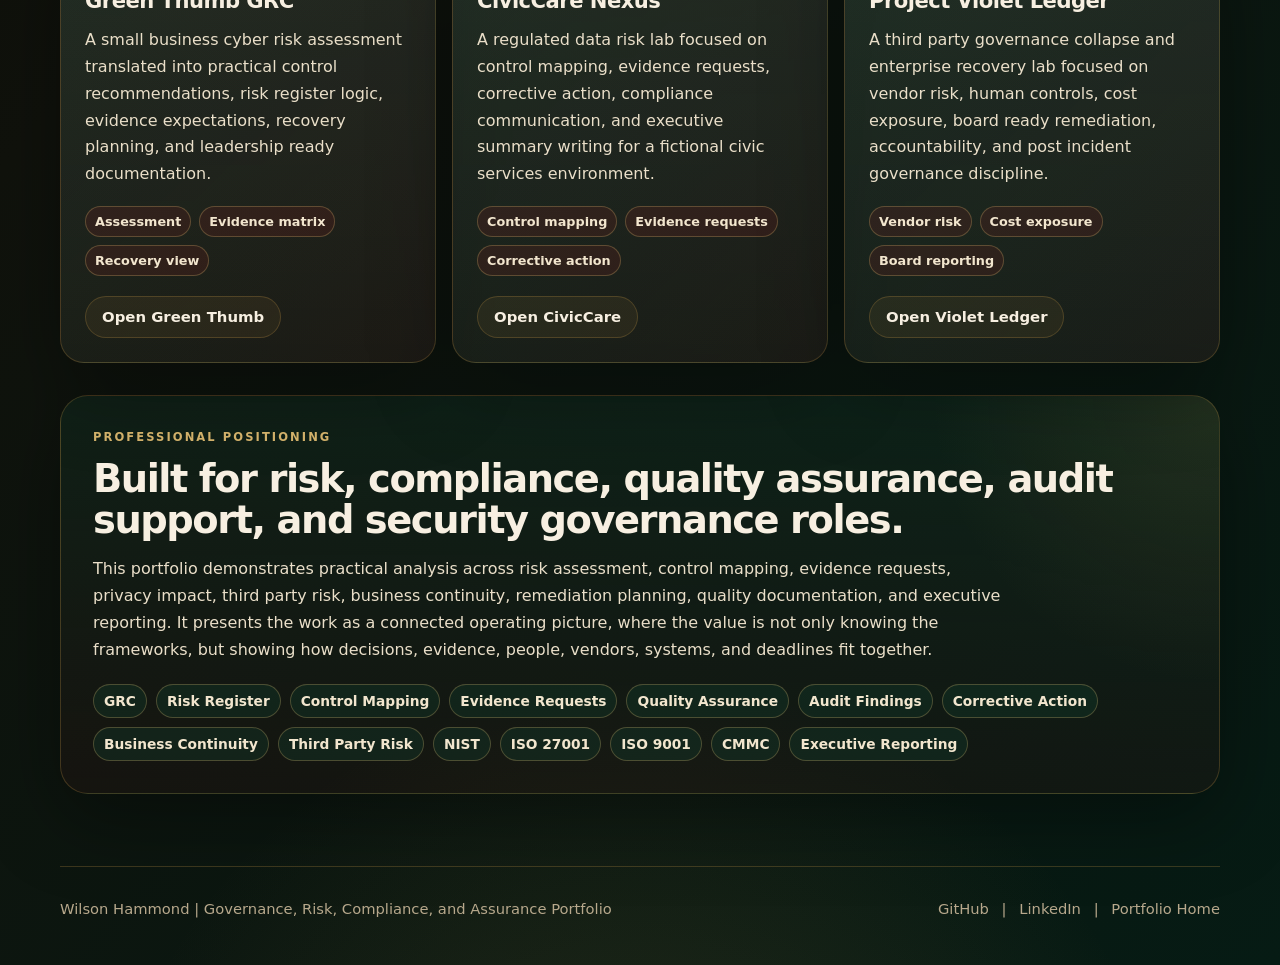
==== commit 7dbda9db: "Update index.html" ====
--- a/index.html
+++ b/index.html
@@ -18,6 +18,9 @@
         <a href="#positioning">Positioning</a>
         <a href="https://github.com/WilsonHammond" target="_blank">GitHub</a>
         <a href="https://www.linkedin.com/in/wilson-hammond-b14966373" target="_blank">LinkedIn</a>
+      <a href="Wilson_Hammond_Resume.pdf" class="button">
+    📄 Resume
+</a>
       </div>
     </nav>
   </header>
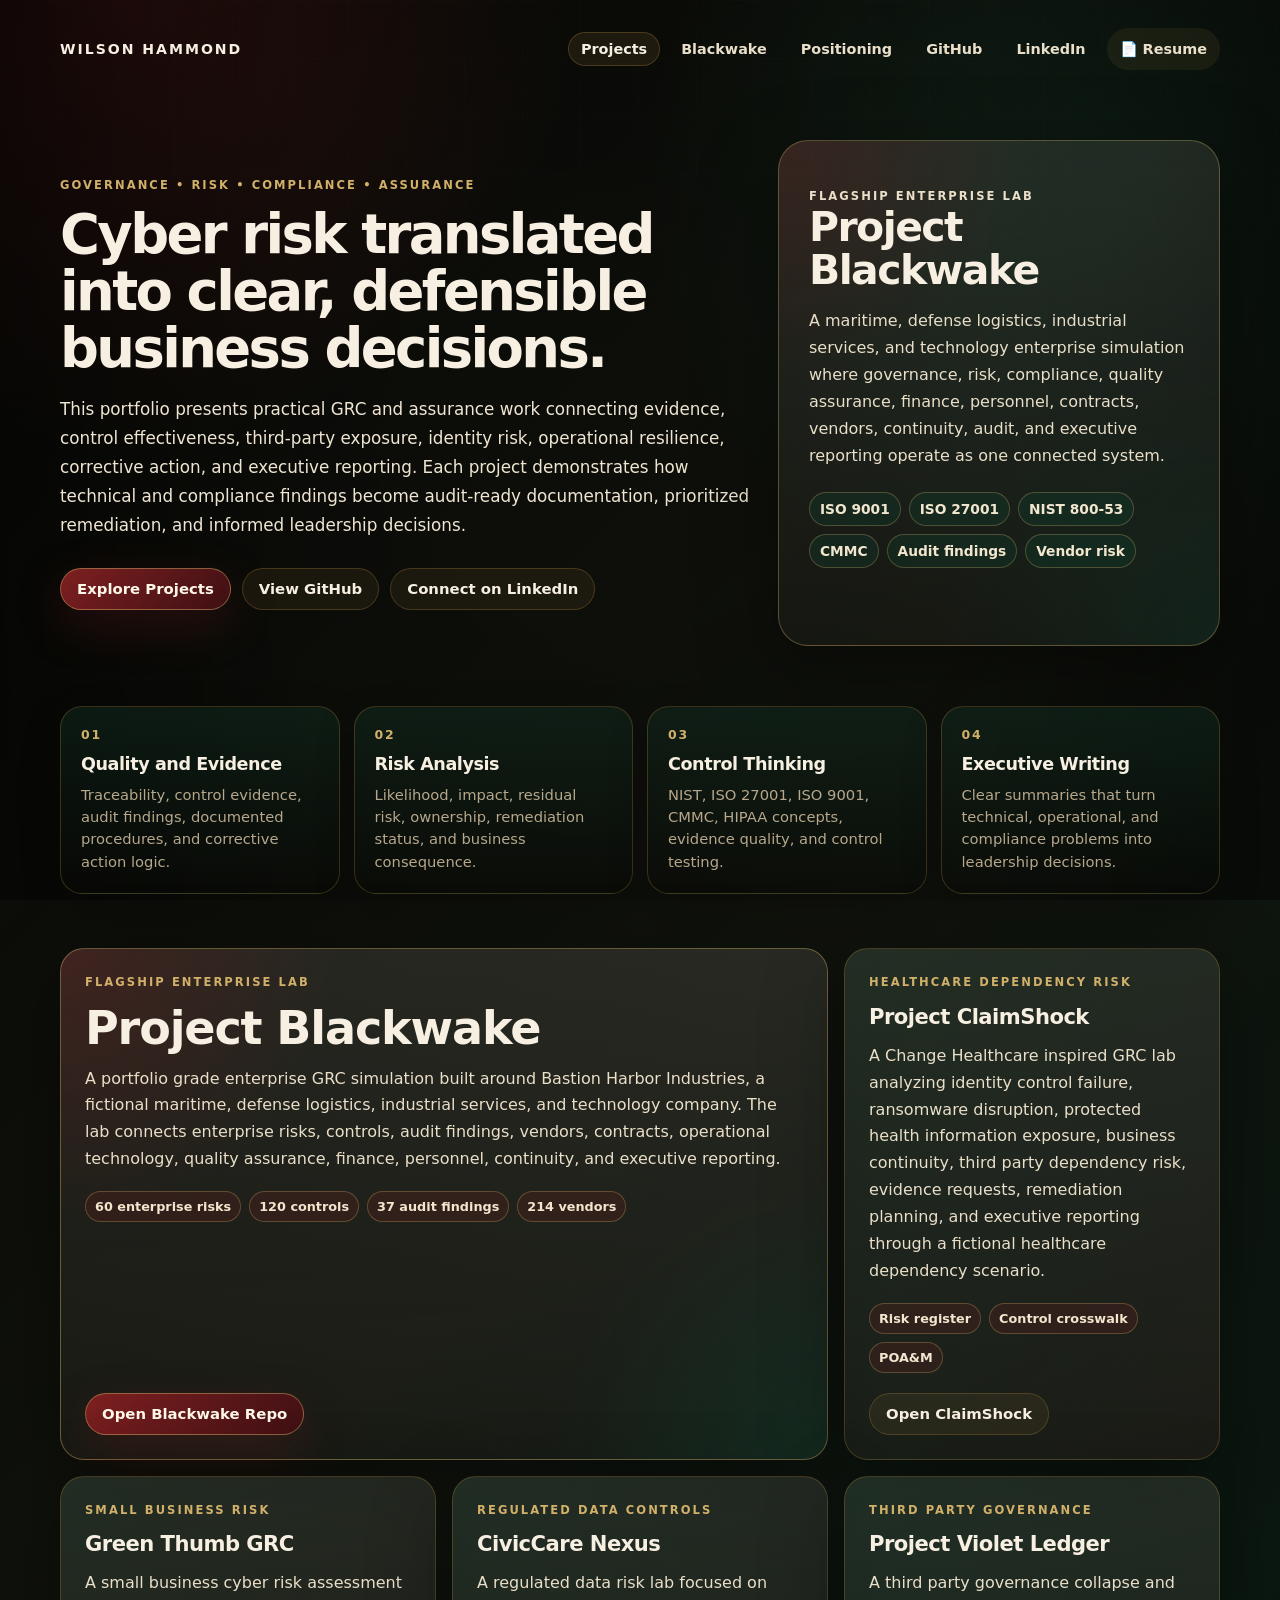
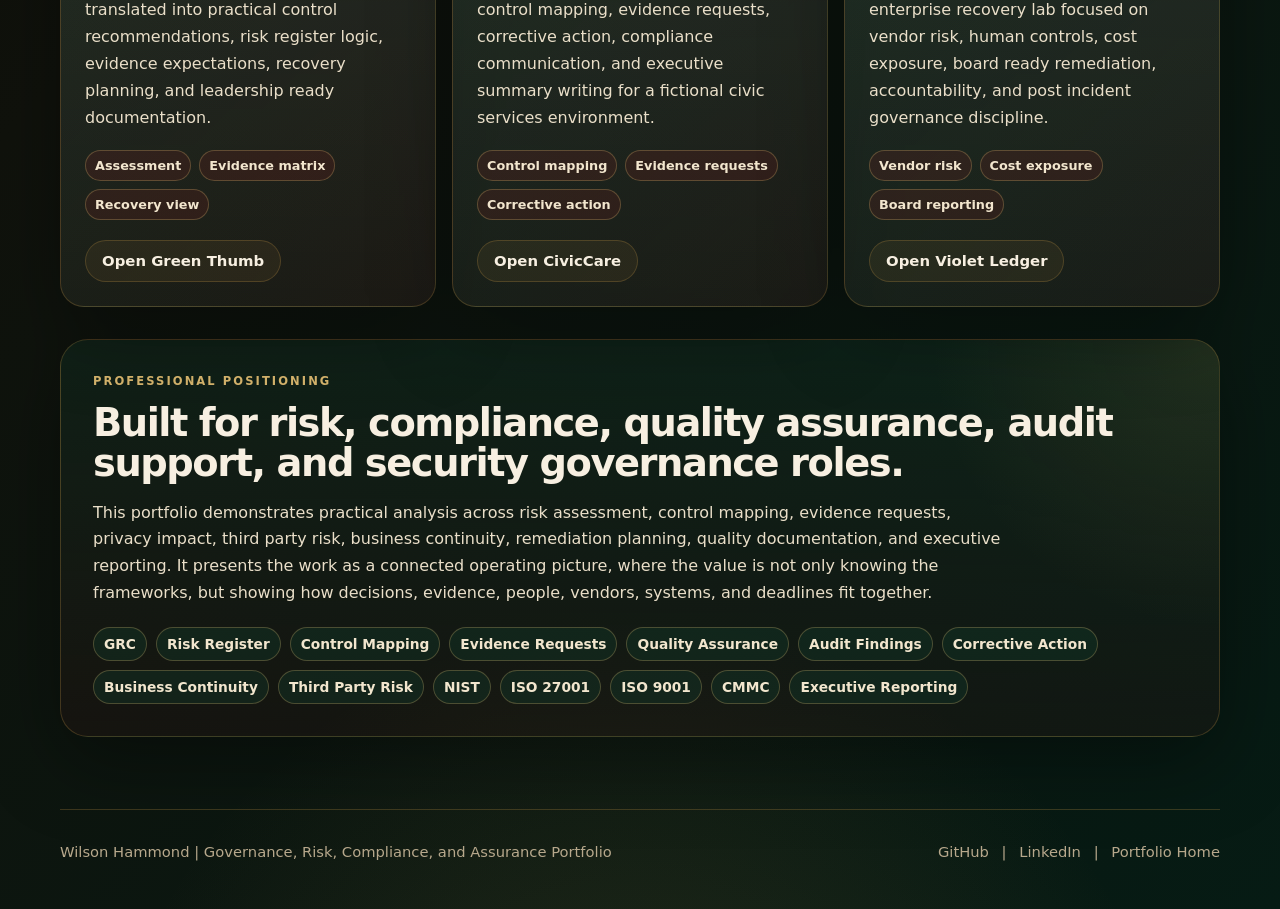
==== commit 2f8885e4: "Refine portfolio hero messaging" ====
--- a/index.html
+++ b/index.html
@@ -30,15 +30,15 @@
       <div class="hero-grid">
         <div class="hero-copy">
           <p class="kicker">Governance • Risk • Compliance • Assurance</p>
-          <h1>Enterprise risk, translated into decisions leaders can act on.</h1>
+          <h1>Cyber risk translated into clear, defensible business decisions.</h1>
           <p class="lead">
-            I build practical GRC and assurance labs that connect evidence, control quality, vendor exposure, identity failure, operational resilience, corrective action, and executive reporting into one readable picture. The work is designed for audit support, quality documentation, risk analysis, and decision briefings, not decorative theory.
+            This portfolio presents practical GRC and assurance work connecting evidence, control effectiveness, third-party exposure, identity risk, operational resilience, corrective action, and executive reporting. Each project demonstrates how technical and compliance findings become audit-ready documentation, prioritized remediation, and informed leadership decisions.
           </p>
 
           <div class="action-row">
-            <a class="button primary" href="#projects">View All Projects</a>
-            <a class="button secondary" href="https://github.com/WilsonHammond" target="_blank">GitHub Portfolio</a>
-            <a class="button secondary" href="https://www.linkedin.com/in/wilson-hammond-b14966373" target="_blank">LinkedIn</a>
+            <a class="button primary" href="#projects">Explore Projects</a>
+            <a class="button secondary" href="https://github.com/WilsonHammond" target="_blank">View GitHub</a>
+            <a class="button secondary" href="https://www.linkedin.com/in/wilson-hammond-b14966373" target="_blank">Connect on LinkedIn</a>
           </div>
         </div>
 
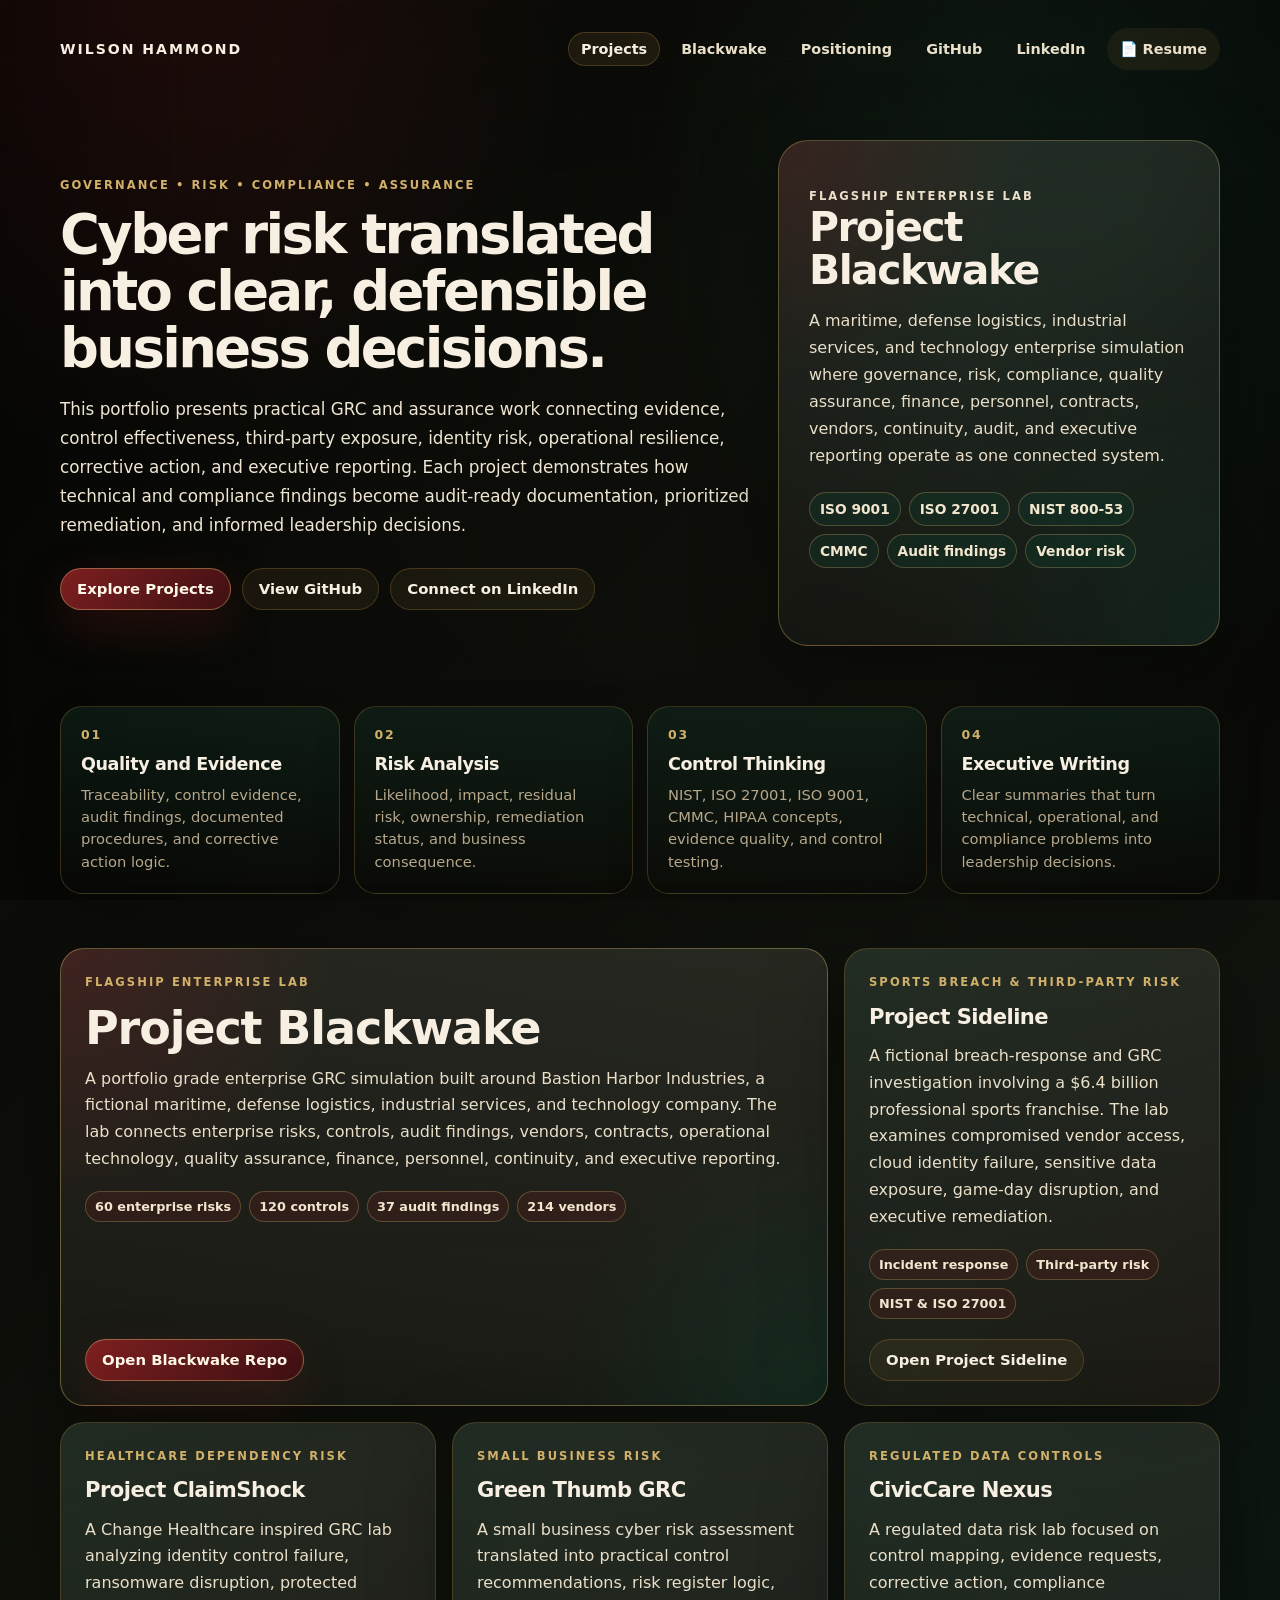
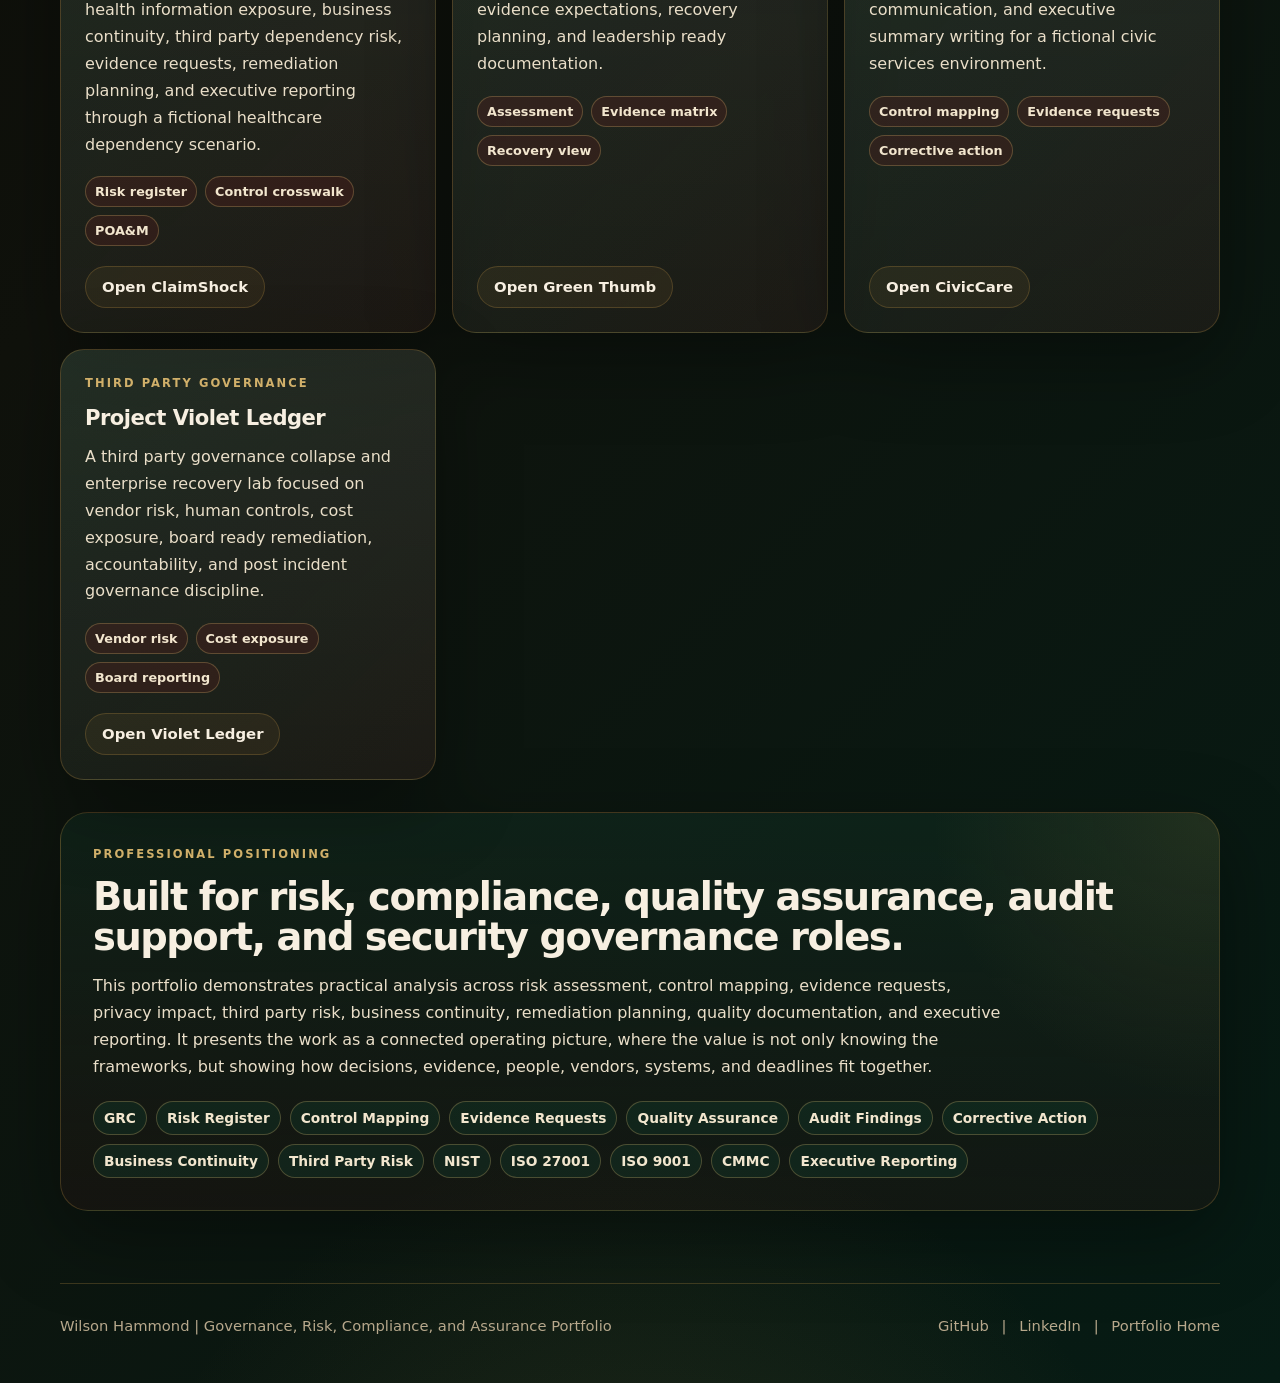
==== commit bf934510: "Add Project Sideline to portfolio" ====
--- a/index.html
+++ b/index.html
@@ -102,6 +102,20 @@
         </div>
         <a href="https://github.com/WilsonHammond/project_blackwake_grc_lab" target="_blank">Open Blackwake Repo</a>
       </article>
+
+      <article class="project-card">
+  <p class="kicker">Sports Breach & Third-Party Risk</p>
+  <h3>Project Sideline</h3>
+  <p>
+    A fictional breach-response and GRC investigation involving a $6.4 billion professional sports franchise. The lab examines compromised vendor access, cloud identity failure, sensitive data exposure, game-day disruption, and executive remediation.
+  </p>
+  <div class="project-meta">
+    <span>Incident response</span>
+    <span>Third-party risk</span>
+    <span>NIST &amp; ISO 27001</span>
+  </div>
+  <a href="https://github.com/WilsonHammond/project-sideline-sports-breach-lab" target="_blank">Open Project Sideline</a>
+</article>
 
       <article class="project-card">
         <p class="kicker">Healthcare Dependency Risk</p>
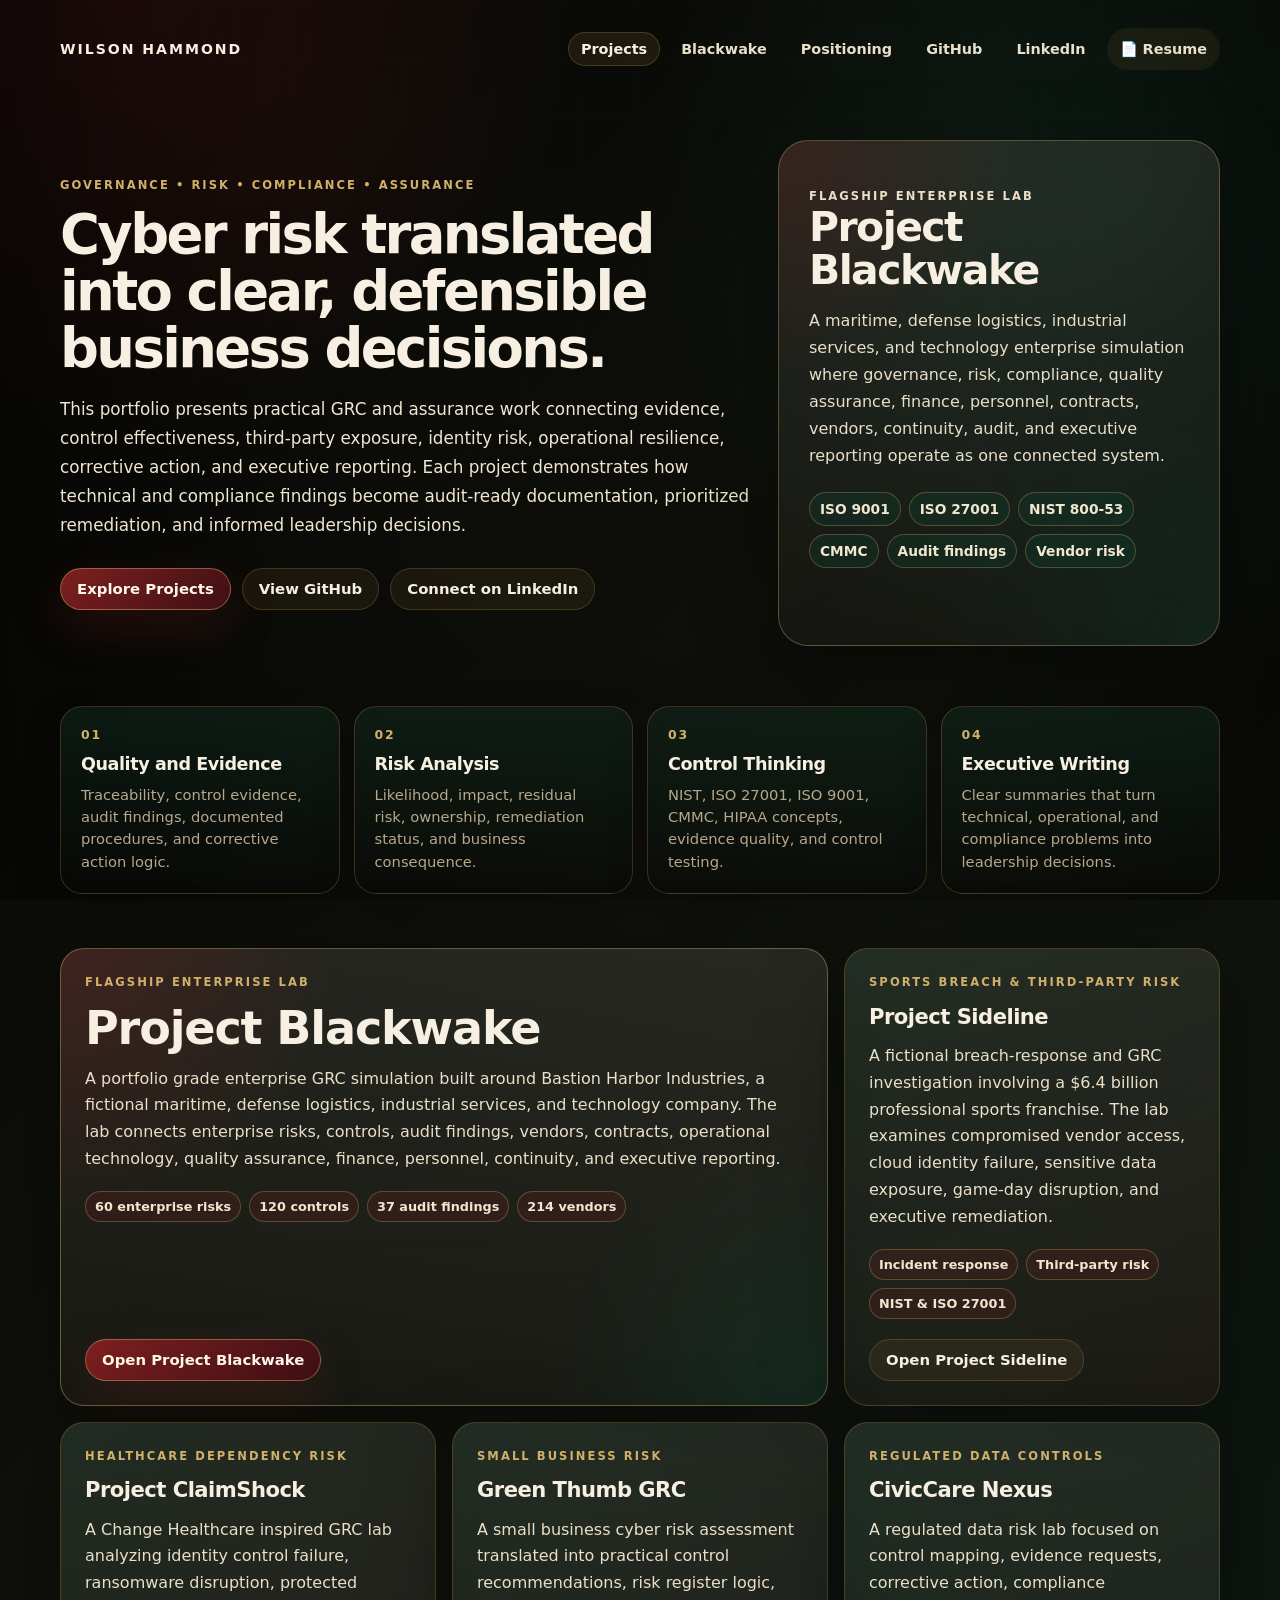
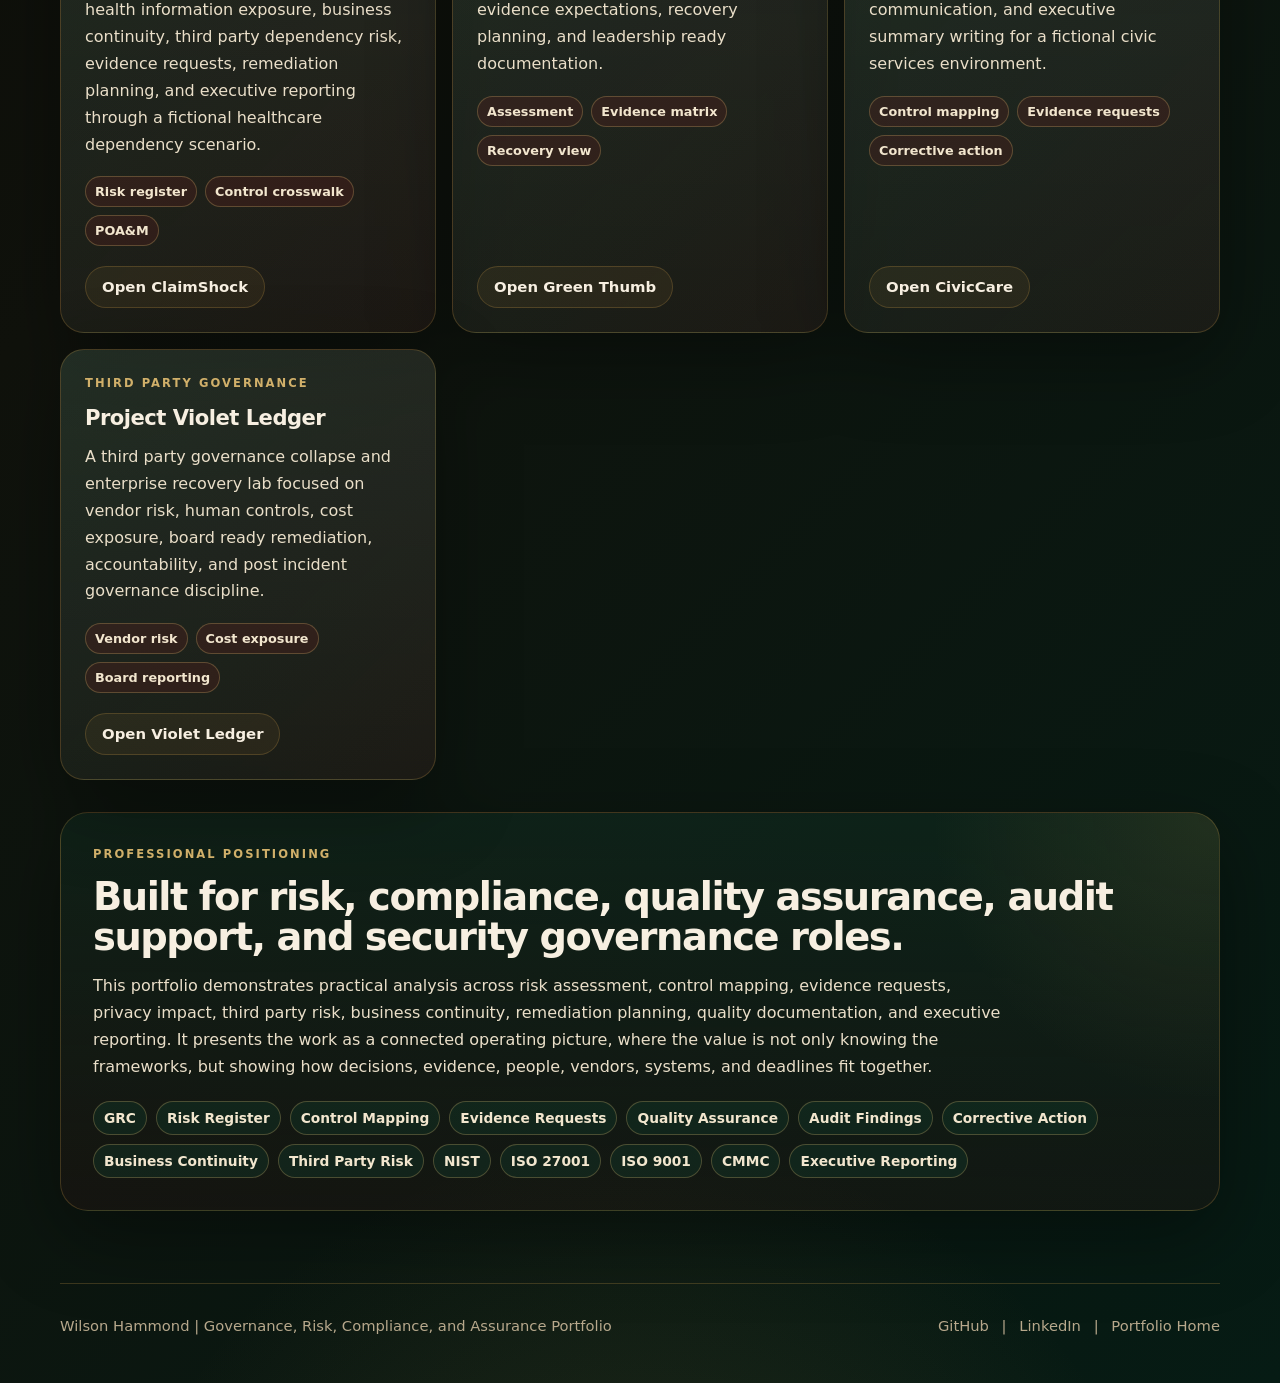
==== commit 9acc5f5a: "Connect Blackwake and Sideline portfolio pages" ====
--- a/index.html
+++ b/index.html
@@ -100,7 +100,7 @@
           <span>37 audit findings</span>
           <span>214 vendors</span>
         </div>
-        <a href="https://github.com/WilsonHammond/project_blackwake_grc_lab" target="_blank">Open Blackwake Repo</a>
+       <a href="project_blackwake.html">Open Project Blackwake</a>
       </article>
 
       <article class="project-card">
@@ -114,7 +114,7 @@
     <span>Third-party risk</span>
     <span>NIST &amp; ISO 27001</span>
   </div>
-  <a href="https://github.com/WilsonHammond/project-sideline-sports-breach-lab" target="_blank">Open Project Sideline</a>
+ <a href="project_sideline.html">Open Project Sideline</a>
 </article>
 
       <article class="project-card">
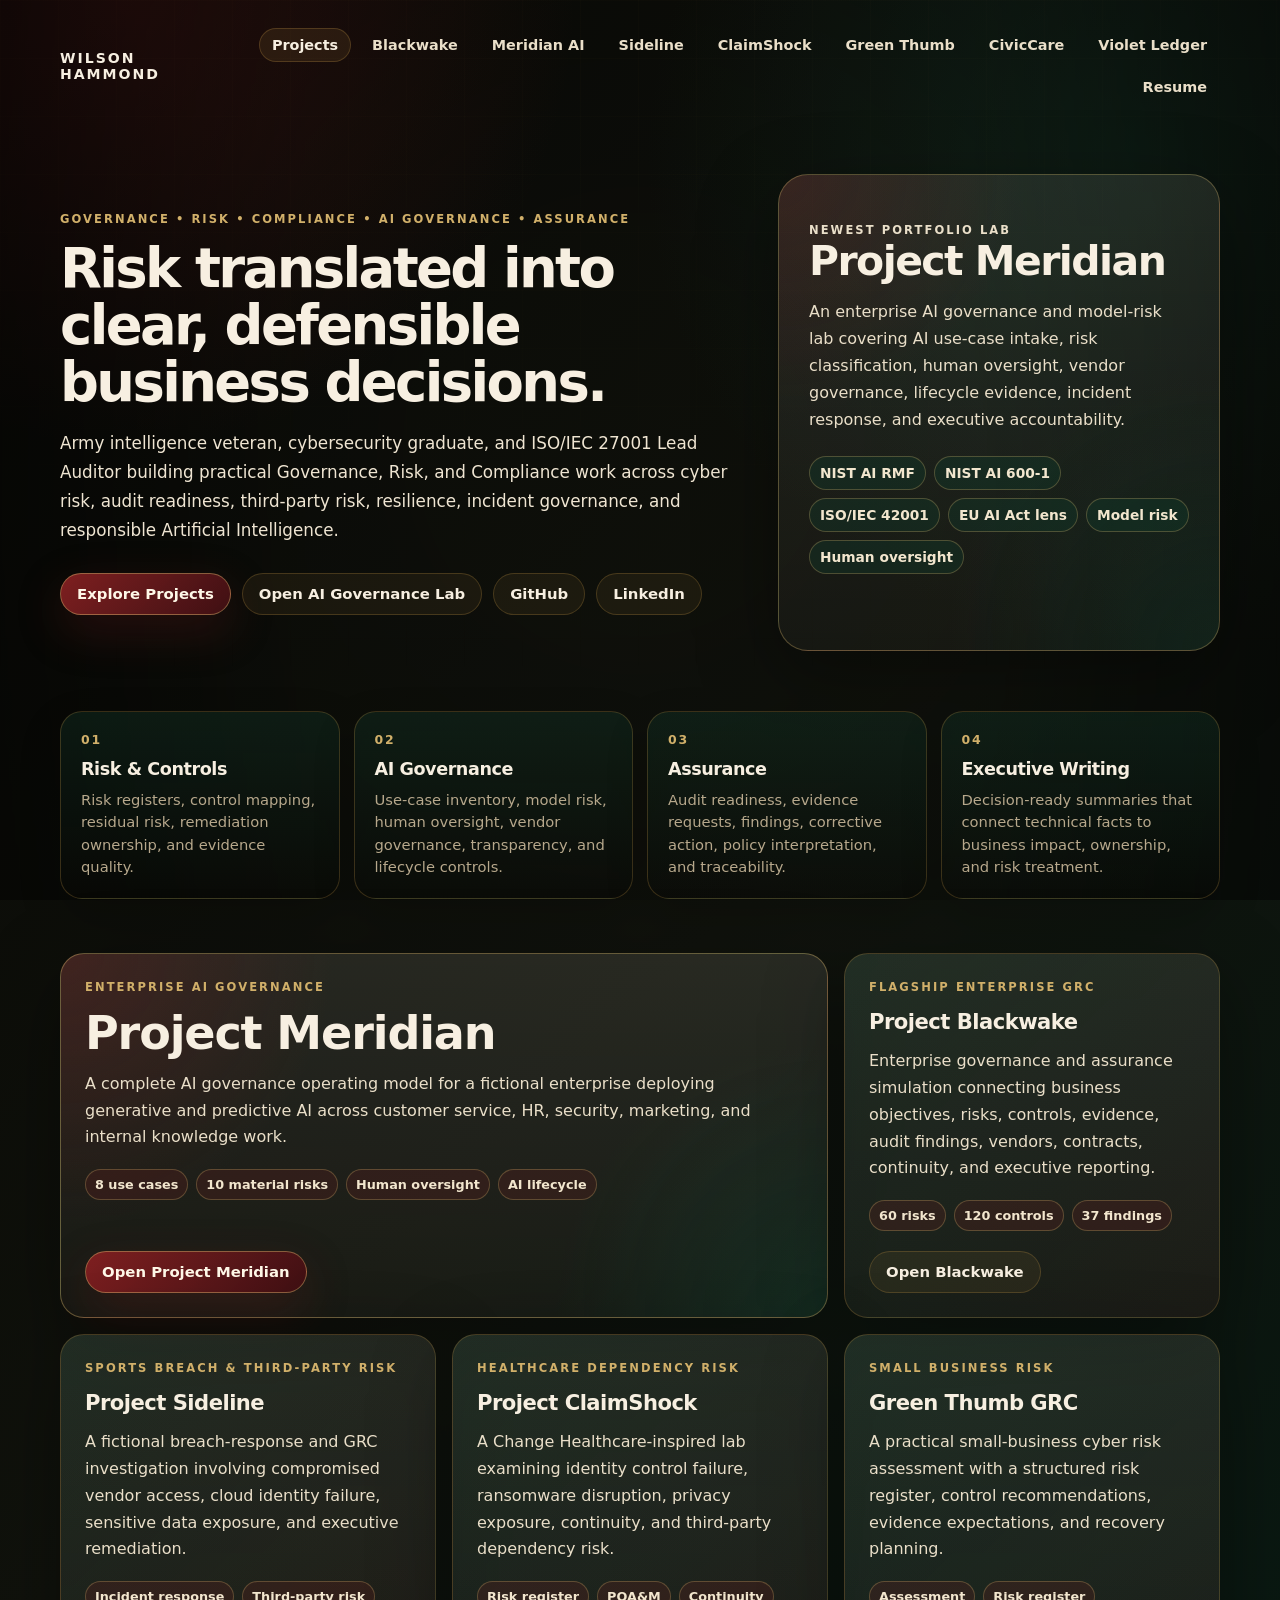
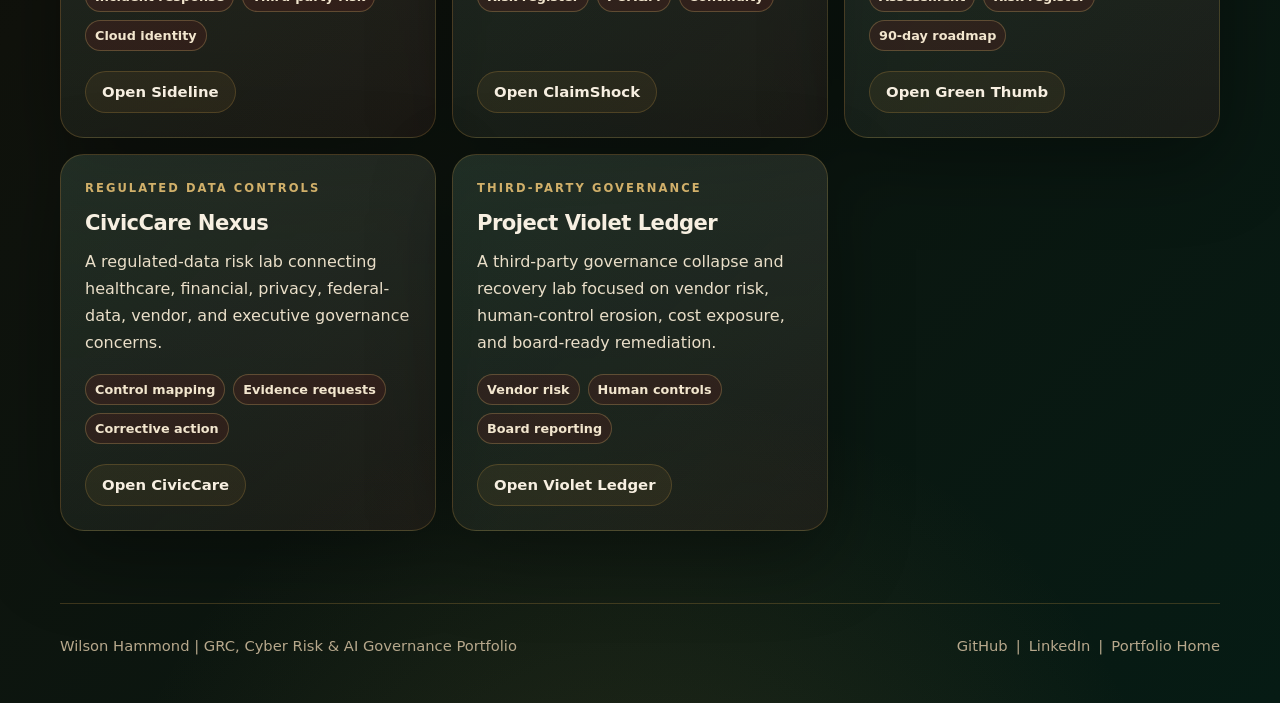
==== commit 7f17968b: "Update portfolio homepage with Project Meridian" ====
--- a/index.html
+++ b/index.html
@@ -3,215 +3,64 @@
 <head>
   <meta charset="utf-8">
   <meta name="viewport" content="width=device-width, initial-scale=1">
-  <title>Wilson Hammond | Governance, Risk, Compliance, and Assurance Portfolio</title>
-  <link rel="stylesheet" href="styles.css?v=sovereign1">
+  <meta name="description" content="Wilson Hammond cybersecurity, GRC, risk, compliance, assurance, and AI governance portfolio.">
+  <title>Wilson Hammond | GRC, Cyber Risk & AI Governance Portfolio</title>
+  <link rel="stylesheet" href="styles.css?v=meridian1">
 </head>
-
 <body>
   <header class="site-header">
     <nav class="nav-wrap">
       <a class="brand" href="index.html">Wilson Hammond</a>
-
       <div class="nav-links">
-        <a class="active" href="#projects">Projects</a>
-        <a href="#blackwake">Blackwake</a>
-        <a href="#positioning">Positioning</a>
-        <a href="https://github.com/WilsonHammond" target="_blank">GitHub</a>
-        <a href="https://www.linkedin.com/in/wilson-hammond-b14966373" target="_blank">LinkedIn</a>
-      <a href="Wilson_Hammond_Resume.pdf" class="button">
-    📄 Resume
-</a>
+        <a class="active" href="index.html#projects">Projects</a>
+        <a href="project_blackwake.html">Blackwake</a>
+        <a href="project_meridian_ai.html">Meridian AI</a>
+        <a href="project_sideline.html">Sideline</a>
+        <a href="project_claimshock.html">ClaimShock</a>
+        <a href="project_green_thumb.html">Green Thumb</a>
+        <a href="project_civiccare.html">CivicCare</a>
+        <a href="project_violet_ledger.html">Violet Ledger</a>
+        <a href="Wilson_Hammond_Resume.pdf">Resume</a>
       </div>
     </nav>
   </header>
-
   <main>
     <section class="hero-section">
       <div class="hero-grid">
         <div class="hero-copy">
-          <p class="kicker">Governance • Risk • Compliance • Assurance</p>
-          <h1>Cyber risk translated into clear, defensible business decisions.</h1>
-          <p class="lead">
-            This portfolio presents practical GRC and assurance work connecting evidence, control effectiveness, third-party exposure, identity risk, operational resilience, corrective action, and executive reporting. Each project demonstrates how technical and compliance findings become audit-ready documentation, prioritized remediation, and informed leadership decisions.
-          </p>
-
+          <p class="kicker">Governance • Risk • Compliance • AI Governance • Assurance</p>
+          <h1>Risk translated into clear, defensible business decisions.</h1>
+          <p class="lead">Army intelligence veteran, cybersecurity graduate, and ISO/IEC 27001 Lead Auditor building practical Governance, Risk, and Compliance work across cyber risk, audit readiness, third-party risk, resilience, incident governance, and responsible Artificial Intelligence.</p>
           <div class="action-row">
             <a class="button primary" href="#projects">Explore Projects</a>
-            <a class="button secondary" href="https://github.com/WilsonHammond" target="_blank">View GitHub</a>
-            <a class="button secondary" href="https://www.linkedin.com/in/wilson-hammond-b14966373" target="_blank">Connect on LinkedIn</a>
+            <a class="button secondary" href="project_meridian_ai.html">Open AI Governance Lab</a>
+            <a class="button secondary" href="https://github.com/WilsonHammond" target="_blank" rel="noopener">GitHub</a>
+            <a class="button secondary" href="https://www.linkedin.com/in/wilson-hammond-b14966373" target="_blank" rel="noopener">LinkedIn</a>
           </div>
         </div>
-
-        <aside class="hero-panel" id="blackwake">
-          <p class="panel-label">Flagship Enterprise Lab</p>
-          <h2>Project Blackwake</h2>
-          <p>
-            A maritime, defense logistics, industrial services, and technology enterprise simulation where governance, risk, compliance, quality assurance, finance, personnel, contracts, vendors, continuity, audit, and executive reporting operate as one connected system.
-          </p>
-
-          <div class="mini-list">
-            <span>ISO 9001</span>
-            <span>ISO 27001</span>
-            <span>NIST 800-53</span>
-            <span>CMMC</span>
-            <span>Audit findings</span>
-            <span>Vendor risk</span>
-          </div>
+        <aside class="hero-panel">
+          <p class="panel-label">Newest Portfolio Lab</p>
+          <h2>Project Meridian</h2>
+          <p>An enterprise AI governance and model-risk lab covering AI use-case intake, risk classification, human oversight, vendor governance, lifecycle evidence, incident response, and executive accountability.</p>
+          <div class="mini-list"><span>NIST AI RMF</span><span>NIST AI 600-1</span><span>ISO/IEC 42001</span><span>EU AI Act lens</span><span>Model risk</span><span>Human oversight</span></div>
         </aside>
       </div>
     </section>
-
     <section class="signal-row" aria-label="Portfolio strengths">
-      <article>
-        <span>01</span>
-        <h3>Quality and Evidence</h3>
-        <p>Traceability, control evidence, audit findings, documented procedures, and corrective action logic.</p>
-      </article>
-
-      <article>
-        <span>02</span>
-        <h3>Risk Analysis</h3>
-        <p>Likelihood, impact, residual risk, ownership, remediation status, and business consequence.</p>
-      </article>
-
-      <article>
-        <span>03</span>
-        <h3>Control Thinking</h3>
-        <p>NIST, ISO 27001, ISO 9001, CMMC, HIPAA concepts, evidence quality, and control testing.</p>
-      </article>
-
-      <article>
-        <span>04</span>
-        <h3>Executive Writing</h3>
-        <p>Clear summaries that turn technical, operational, and compliance problems into leadership decisions.</p>
-      </article>
+      <article><span>01</span><h3>Risk & Controls</h3><p>Risk registers, control mapping, residual risk, remediation ownership, and evidence quality.</p></article>
+      <article><span>02</span><h3>AI Governance</h3><p>Use-case inventory, model risk, human oversight, vendor governance, transparency, and lifecycle controls.</p></article>
+      <article><span>03</span><h3>Assurance</h3><p>Audit readiness, evidence requests, findings, corrective action, policy interpretation, and traceability.</p></article>
+      <article><span>04</span><h3>Executive Writing</h3><p>Decision-ready summaries that connect technical facts to business impact, ownership, and risk treatment.</p></article>
     </section>
-
     <section class="project-grid" id="projects">
-      <article class="project-card featured-card">
-        <p class="kicker">Flagship Enterprise Lab</p>
-        <h3>Project Blackwake</h3>
-        <p>
-          A portfolio grade enterprise GRC simulation built around Bastion Harbor Industries, a fictional maritime, defense logistics, industrial services, and technology company. The lab connects enterprise risks, controls, audit findings, vendors, contracts, operational technology, quality assurance, finance, personnel, continuity, and executive reporting.
-        </p>
-        <div class="project-meta">
-          <span>60 enterprise risks</span>
-          <span>120 controls</span>
-          <span>37 audit findings</span>
-          <span>214 vendors</span>
-        </div>
-       <a href="project_blackwake.html">Open Project Blackwake</a>
-      </article>
-
-      <article class="project-card">
-  <p class="kicker">Sports Breach & Third-Party Risk</p>
-  <h3>Project Sideline</h3>
-  <p>
-    A fictional breach-response and GRC investigation involving a $6.4 billion professional sports franchise. The lab examines compromised vendor access, cloud identity failure, sensitive data exposure, game-day disruption, and executive remediation.
-  </p>
-  <div class="project-meta">
-    <span>Incident response</span>
-    <span>Third-party risk</span>
-    <span>NIST &amp; ISO 27001</span>
-  </div>
- <a href="project_sideline.html">Open Project Sideline</a>
-</article>
-
-      <article class="project-card">
-        <p class="kicker">Healthcare Dependency Risk</p>
-        <h3>Project ClaimShock</h3>
-        <p>
-          A Change Healthcare inspired GRC lab analyzing identity control failure, ransomware disruption, protected health information exposure, business continuity, third party dependency risk, evidence requests, remediation planning, and executive reporting through a fictional healthcare dependency scenario.
-        </p>
-        <div class="project-meta">
-          <span>Risk register</span>
-          <span>Control crosswalk</span>
-          <span>POA&amp;M</span>
-        </div>
-        <a href="project_claimshock.html">Open ClaimShock</a>
-      </article>
-
-      <article class="project-card">
-        <p class="kicker">Small Business Risk</p>
-        <h3>Green Thumb GRC</h3>
-        <p>
-          A small business cyber risk assessment translated into practical control recommendations, risk register logic, evidence expectations, recovery planning, and leadership ready documentation.
-        </p>
-        <div class="project-meta">
-          <span>Assessment</span>
-          <span>Evidence matrix</span>
-          <span>Recovery view</span>
-        </div>
-        <a href="project_green_thumb.html">Open Green Thumb</a>
-      </article>
-
-      <article class="project-card">
-        <p class="kicker">Regulated Data Controls</p>
-        <h3>CivicCare Nexus</h3>
-        <p>
-          A regulated data risk lab focused on control mapping, evidence requests, corrective action, compliance communication, and executive summary writing for a fictional civic services environment.
-        </p>
-        <div class="project-meta">
-          <span>Control mapping</span>
-          <span>Evidence requests</span>
-          <span>Corrective action</span>
-        </div>
-        <a href="project_civiccare.html">Open CivicCare</a>
-      </article>
-
-      <article class="project-card">
-        <p class="kicker">Third Party Governance</p>
-        <h3>Project Violet Ledger</h3>
-        <p>
-          A third party governance collapse and enterprise recovery lab focused on vendor risk, human controls, cost exposure, board ready remediation, accountability, and post incident governance discipline.
-        </p>
-        <div class="project-meta">
-          <span>Vendor risk</span>
-          <span>Cost exposure</span>
-          <span>Board reporting</span>
-        </div>
-        <a href="https://wilsonhammond.github.io/violet_ledger/">Open Violet Ledger</a>
-      </article>
-    </section>
-
-    <section class="positioning-panel" id="positioning">
-      <div>
-        <p class="kicker">Professional Positioning</p>
-        <h2>Built for risk, compliance, quality assurance, audit support, and security governance roles.</h2>
-      </div>
-
-      <p>
-        This portfolio demonstrates practical analysis across risk assessment, control mapping, evidence requests, privacy impact, third party risk, business continuity, remediation planning, quality documentation, and executive reporting. It presents the work as a connected operating picture, where the value is not only knowing the frameworks, but showing how decisions, evidence, people, vendors, systems, and deadlines fit together.
-      </p>
-
-      <div class="tag-cloud">
-        <span>GRC</span>
-        <span>Risk Register</span>
-        <span>Control Mapping</span>
-        <span>Evidence Requests</span>
-        <span>Quality Assurance</span>
-        <span>Audit Findings</span>
-        <span>Corrective Action</span>
-        <span>Business Continuity</span>
-        <span>Third Party Risk</span>
-        <span>NIST</span>
-        <span>ISO 27001</span>
-        <span>ISO 9001</span>
-        <span>CMMC</span>
-        <span>Executive Reporting</span>
-      </div>
+      <article class="project-card featured-card"><p class="kicker">Enterprise AI Governance</p><h3>Project Meridian</h3><p>A complete AI governance operating model for a fictional enterprise deploying generative and predictive AI across customer service, HR, security, marketing, and internal knowledge work.</p><div class="project-meta"><span>8 use cases</span><span>10 material risks</span><span>Human oversight</span><span>AI lifecycle</span></div><a href="project_meridian_ai.html">Open Project Meridian</a></article>
+      <article class="project-card"><p class="kicker">Flagship Enterprise GRC</p><h3>Project Blackwake</h3><p>Enterprise governance and assurance simulation connecting business objectives, risks, controls, evidence, audit findings, vendors, contracts, continuity, and executive reporting.</p><div class="project-meta"><span>60 risks</span><span>120 controls</span><span>37 findings</span></div><a href="project_blackwake.html">Open Blackwake</a></article>
+      <article class="project-card"><p class="kicker">Sports Breach & Third-Party Risk</p><h3>Project Sideline</h3><p>A fictional breach-response and GRC investigation involving compromised vendor access, cloud identity failure, sensitive data exposure, and executive remediation.</p><div class="project-meta"><span>Incident response</span><span>Third-party risk</span><span>Cloud identity</span></div><a href="project_sideline.html">Open Sideline</a></article>
+      <article class="project-card"><p class="kicker">Healthcare Dependency Risk</p><h3>Project ClaimShock</h3><p>A Change Healthcare-inspired lab examining identity control failure, ransomware disruption, privacy exposure, continuity, and third-party dependency risk.</p><div class="project-meta"><span>Risk register</span><span>POA&amp;M</span><span>Continuity</span></div><a href="project_claimshock.html">Open ClaimShock</a></article>
+      <article class="project-card"><p class="kicker">Small Business Risk</p><h3>Green Thumb GRC</h3><p>A practical small-business cyber risk assessment with a structured risk register, control recommendations, evidence expectations, and recovery planning.</p><div class="project-meta"><span>Assessment</span><span>Risk register</span><span>90-day roadmap</span></div><a href="project_green_thumb.html">Open Green Thumb</a></article>
+      <article class="project-card"><p class="kicker">Regulated Data Controls</p><h3>CivicCare Nexus</h3><p>A regulated-data risk lab connecting healthcare, financial, privacy, federal-data, vendor, and executive governance concerns.</p><div class="project-meta"><span>Control mapping</span><span>Evidence requests</span><span>Corrective action</span></div><a href="project_civiccare.html">Open CivicCare</a></article>
+      <article class="project-card"><p class="kicker">Third-Party Governance</p><h3>Project Violet Ledger</h3><p>A third-party governance collapse and recovery lab focused on vendor risk, human-control erosion, cost exposure, and board-ready remediation.</p><div class="project-meta"><span>Vendor risk</span><span>Human controls</span><span>Board reporting</span></div><a href="project_violet_ledger.html">Open Violet Ledger</a></article>
     </section>
   </main>
-
-  <footer class="footer">
-    <p>Wilson Hammond | Governance, Risk, Compliance, and Assurance Portfolio</p>
-    <p>
-      <a href="https://github.com/WilsonHammond" target="_blank">GitHub</a>
-      <span>|</span>
-      <a href="https://www.linkedin.com/in/wilson-hammond-b14966373" target="_blank">LinkedIn</a>
-      <span>|</span>
-      <a href="https://wilsonhammond.github.io/">Portfolio Home</a>
-    </p>
-  </footer>
-</body>
-</html>
+  <footer class="footer"><p>Wilson Hammond | GRC, Cyber Risk & AI Governance Portfolio</p><p><a href="https://github.com/WilsonHammond" target="_blank" rel="noopener">GitHub</a><span>|</span><a href="https://www.linkedin.com/in/wilson-hammond-b14966373" target="_blank" rel="noopener">LinkedIn</a><span>|</span><a href="index.html">Portfolio Home</a></p></footer>
+</body></html>
--- a/styles.css
+++ b/styles.css
@@ -463,3 +463,377 @@
     flex-direction: column;
   }
 }
+.full-project-button {
+  display: inline-flex;
+  align-items: center;
+  justify-content: center;
+  min-height: 58px;
+  padding: 16px 28px;
+  margin-top: 16px;
+  border: 1px solid rgba(209, 176, 106, 0.72);
+  border-radius: 999px;
+  background:
+    linear-gradient(135deg, rgba(126, 31, 32, 0.98), rgba(63, 16, 19, 0.98));
+  color: #fff8e8;
+  font-size: 1.08rem;
+  font-weight: 850;
+  letter-spacing: 0.02em;
+  box-shadow:
+    0 18px 46px rgba(126, 31, 32, 0.34),
+    0 0 0 3px rgba(209, 176, 106, 0.08);
+  transition:
+    transform 160ms ease,
+    box-shadow 160ms ease,
+    border-color 160ms ease;
+}
+
+.full-project-button:hover {
+  transform: translateY(-3px) scale(1.02);
+  border-color: rgba(209, 176, 106, 0.95);
+  box-shadow:
+    0 22px 54px rgba(126, 31, 32, 0.44),
+    0 0 0 4px rgba(209, 176, 106, 0.12);
+}
+/* =========================================================
+   PROJECT INFOGRAPHICS
+   ========================================================= */
+
+.project-infographic {
+  position: relative;
+  z-index: 2;
+  width: min(1160px, 92vw);
+  margin: 34px auto 46px;
+}
+
+.infographic-shell {
+  position: relative;
+  overflow: hidden;
+  padding: clamp(24px, 4vw, 44px);
+  border: 1px solid rgba(209, 176, 106, 0.42);
+  border-radius: 30px;
+  background:
+    radial-gradient(circle at top left, rgba(126, 31, 32, 0.30), transparent 22rem),
+    radial-gradient(circle at bottom right, rgba(19, 61, 45, 0.52), transparent 25rem),
+    linear-gradient(145deg, rgba(255, 248, 232, 0.09), rgba(8, 8, 5, 0.72));
+  box-shadow:
+    0 28px 90px rgba(0, 0, 0, 0.42),
+    inset 0 1px 0 rgba(255, 248, 232, 0.08);
+}
+
+.infographic-shell::before {
+  content: "";
+  position: absolute;
+  inset: 0;
+  pointer-events: none;
+  background-image:
+    linear-gradient(rgba(209, 176, 106, 0.035) 1px, transparent 1px),
+    linear-gradient(90deg, rgba(209, 176, 106, 0.035) 1px, transparent 1px);
+  background-size: 34px 34px;
+  mask-image: linear-gradient(to bottom, rgba(0, 0, 0, 0.78), transparent);
+}
+
+.infographic-heading,
+.metric-grid,
+.infographic-split,
+.timeline-strip,
+.risk-comparison,
+.control-strip {
+  position: relative;
+  z-index: 1;
+}
+
+.infographic-heading {
+  max-width: 820px;
+  margin-bottom: 28px;
+}
+
+.infographic-heading h2 {
+  margin-top: 4px;
+}
+
+.infographic-heading p:not(.kicker) {
+  max-width: 760px;
+  margin: 14px 0 0;
+  color: var(--text);
+}
+
+.metric-grid {
+  display: grid;
+  grid-template-columns: repeat(4, minmax(0, 1fr));
+  gap: 14px;
+  margin-bottom: 18px;
+}
+
+.metric-card {
+  min-height: 148px;
+  padding: 20px;
+  border: 1px solid rgba(209, 176, 106, 0.30);
+  border-radius: 22px;
+  background:
+    linear-gradient(180deg, rgba(255, 248, 232, 0.08), rgba(255, 248, 232, 0.025)),
+    rgba(6, 31, 23, 0.45);
+}
+
+.metric-label {
+  display: block;
+  color: var(--brass-soft);
+  font-size: 0.72rem;
+  font-weight: 850;
+  letter-spacing: 0.14em;
+  text-transform: uppercase;
+}
+
+.metric-value {
+  display: block;
+  margin-top: 14px;
+  color: #fff8e8;
+  font-size: clamp(1.8rem, 3.5vw, 3.15rem);
+  font-weight: 900;
+  line-height: 0.95;
+  letter-spacing: -0.045em;
+}
+
+.metric-note {
+  display: block;
+  margin-top: 12px;
+  color: var(--muted);
+  font-size: 0.88rem;
+  line-height: 1.45;
+}
+
+.infographic-split {
+  display: grid;
+  grid-template-columns: 1.25fr 0.75fr;
+  gap: 16px;
+  margin-top: 18px;
+}
+
+.infographic-panel {
+  padding: 24px;
+  border: 1px solid rgba(209, 176, 106, 0.28);
+  border-radius: 24px;
+  background: rgba(8, 8, 5, 0.46);
+}
+
+.infographic-panel h3 {
+  margin-bottom: 18px;
+}
+
+.risk-flow {
+  display: flex;
+  align-items: stretch;
+  gap: 8px;
+  overflow-x: auto;
+  padding-bottom: 6px;
+}
+
+.flow-node {
+  display: flex;
+  min-width: 116px;
+  min-height: 78px;
+  align-items: center;
+  justify-content: center;
+  padding: 12px;
+  border: 1px solid rgba(209, 176, 106, 0.34);
+  border-radius: 18px;
+  background:
+    linear-gradient(145deg, rgba(126, 31, 32, 0.30), rgba(19, 61, 45, 0.30));
+  color: #fff8e8;
+  font-size: 0.82rem;
+  font-weight: 820;
+  text-align: center;
+}
+
+.flow-arrow {
+  display: flex;
+  align-items: center;
+  color: var(--brass-soft);
+  font-size: 1.35rem;
+  font-weight: 900;
+}
+
+.framework-row,
+.control-strip {
+  display: flex;
+  flex-wrap: wrap;
+  gap: 9px;
+}
+
+.framework-row span,
+.control-strip span {
+  display: inline-flex;
+  align-items: center;
+  padding: 9px 12px;
+  border: 1px solid rgba(209, 176, 106, 0.32);
+  border-radius: 999px;
+  background: rgba(126, 31, 32, 0.20);
+  color: #f6ead4;
+  font-size: 0.82rem;
+  font-weight: 760;
+}
+
+.timeline-strip {
+  display: grid;
+  grid-template-columns: repeat(6, minmax(0, 1fr));
+  gap: 10px;
+  margin-top: 20px;
+}
+
+.timeline-step {
+  position: relative;
+  min-height: 138px;
+  padding: 18px 15px;
+  border: 1px solid rgba(209, 176, 106, 0.28);
+  border-radius: 20px;
+  background:
+    linear-gradient(180deg, rgba(19, 61, 45, 0.46), rgba(8, 8, 5, 0.46));
+}
+
+.timeline-step::after {
+  content: "";
+  position: absolute;
+  top: 38px;
+  right: -11px;
+  width: 12px;
+  height: 2px;
+  background: var(--brass-soft);
+}
+
+.timeline-step:last-child::after {
+  display: none;
+}
+
+.timeline-number {
+  display: inline-flex;
+  width: 34px;
+  height: 34px;
+  align-items: center;
+  justify-content: center;
+  border-radius: 50%;
+  background: var(--scarlet);
+  color: #fff8e8;
+  font-size: 0.78rem;
+  font-weight: 900;
+  box-shadow: 0 8px 24px rgba(126, 31, 32, 0.34);
+}
+
+.timeline-step strong {
+  display: block;
+  margin-top: 12px;
+  color: #fff8e8;
+  font-size: 0.92rem;
+}
+
+.timeline-step small {
+  display: block;
+  margin-top: 8px;
+  color: var(--muted);
+  line-height: 1.4;
+}
+
+.risk-comparison {
+  display: grid;
+  grid-template-columns: 1fr auto 1fr;
+  gap: 18px;
+  align-items: center;
+  margin-top: 22px;
+}
+
+.risk-block {
+  padding: 22px;
+  border: 1px solid rgba(209, 176, 106, 0.28);
+  border-radius: 22px;
+  background: rgba(8, 8, 5, 0.50);
+}
+
+.risk-block strong {
+  display: block;
+  color: #fff8e8;
+  font-size: 1rem;
+}
+
+.risk-score {
+  display: block;
+  margin: 12px 0;
+  color: var(--brass-soft);
+  font-size: 2.35rem;
+  font-weight: 900;
+  letter-spacing: -0.04em;
+}
+
+.risk-track {
+  height: 14px;
+  overflow: hidden;
+  border-radius: 999px;
+  background: rgba(255, 248, 232, 0.10);
+}
+
+.risk-fill {
+  height: 100%;
+  border-radius: inherit;
+}
+
+.risk-fill.critical {
+  width: 80%;
+  background: linear-gradient(90deg, #7e1f20, #c9493f);
+}
+
+.risk-fill.moderate {
+  width: 32%;
+  background: linear-gradient(90deg, #8d6f35, #d1b06a);
+}
+
+.risk-arrow {
+  color: var(--brass-soft);
+  font-size: 2rem;
+  font-weight: 900;
+}
+
+.infographic-caption {
+  position: relative;
+  z-index: 1;
+  margin: 22px 0 0;
+  color: var(--muted);
+  font-size: 0.86rem;
+  text-align: center;
+}
+
+@media (max-width: 960px) {
+  .metric-grid {
+    grid-template-columns: repeat(2, minmax(0, 1fr));
+  }
+
+  .infographic-split {
+    grid-template-columns: 1fr;
+  }
+
+  .timeline-strip {
+    grid-template-columns: repeat(2, minmax(0, 1fr));
+  }
+
+  .timeline-step::after {
+    display: none;
+  }
+}
+
+@media (max-width: 600px) {
+  .metric-grid,
+  .timeline-strip,
+  .risk-comparison {
+    grid-template-columns: 1fr;
+  }
+
+  .risk-arrow {
+    transform: rotate(90deg);
+    text-align: center;
+  }
+
+  .risk-flow {
+    flex-direction: column;
+  }
+
+  .flow-arrow {
+    justify-content: center;
+    transform: rotate(90deg);
+  }
+}
